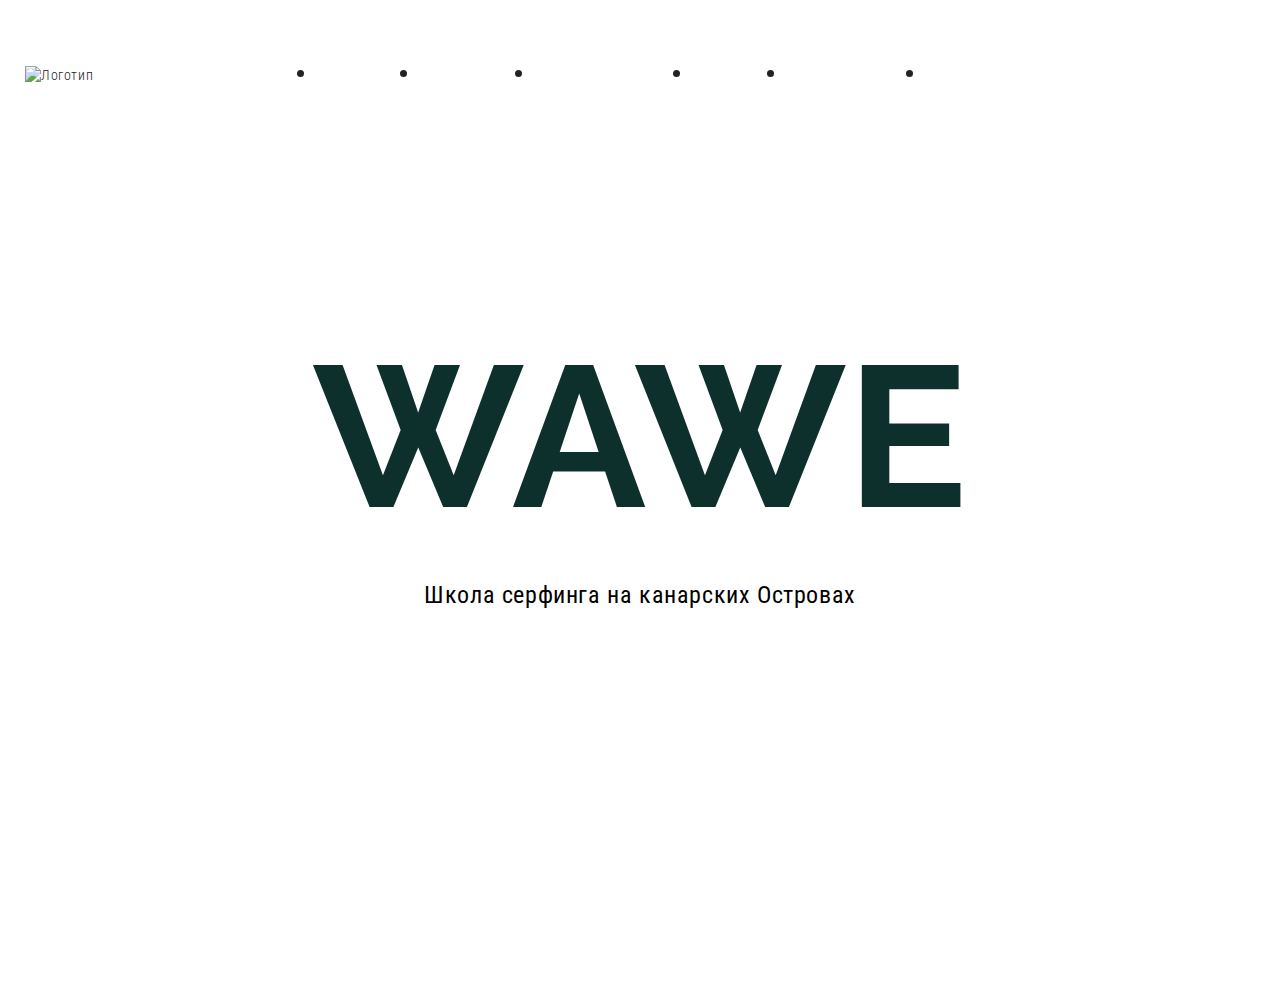
==== wawe/index.html @ 84a1d808 "[Wawe] адаптив меню" ====
<!DOCTYPE html>
<html lang="ru">

<head>
  <meta charset="UTF-8">
  <meta http-equiv="X-UA-Compatible" content="IE=edge">
  <meta name="viewport" content="width=device-width, initial-scale=1.0">
  <link rel="preconnect" href="https://fonts.gstatic.com">
  <link
    href="https://fonts.googleapis.com/css2?family=Raleway:wght@600;700&family=Roboto+Condensed:ital,wght@0,300;0,400;0,700;1,300;1,400&display=swap"
    rel="stylesheet">
  <link rel="stylesheet" href="css/reset.css">
  <link rel="stylesheet" href="css/jquery.fancybox.min.css">
  <link rel="stylesheet" href="css/slick.css">
  <link rel="stylesheet" href="css/style.css">
  <title>Wawe</title>
</head>

<body>

  <header class="header" style="background-image: url('images/bg.jpg');">
    <div class="container">

      <div class="header__top">
        <a class="logo" href="#">
          <img class="logo__img" src="images/logo.svg" alt="Логотип">
        </a>
        <nav class="menu">
          <button class="menu__btn" type="button">
            <span></span>
          </button>
          <ul class="menu__list">
            <li class="menu__item"><a class="menu__link" href="#">О нас</a></li>
            <li class="menu__item"><a class="menu__link" href="#">Услуги</a></li>
            <li class="menu__item"><a class="menu__link" href="#">Стоимость</a></li>
            <li class="menu__item"><a class="menu__link" href="#">Блог</a></li>
            <li class="menu__item"><a class="menu__link" href="#">Команда</a></li>
            <li class="menu__item"><a class="menu__link" href="#">Контакты</a></li>
          </ul>
        </nav>
      </div>

      <div class="header__content">
        <h1 class="header__name">
          Wawe
          <p>Школа серфинга на канарских Островах</p>
        </h1>
        <a class="header__icon" href="#">
          <span class="sr-only">Переход к следующему разделу</span>
        </a>
      </div>


    </div>
  </header>

  <!-- <section class="about">
    <div class="container">

      <h2 class="title about__title">
        О школе, о серфинге, о канарах
      </h2>

      <div class="about__text">
        <p>
          Канарские острова не случайно называют европейскими Гавайями – это идеальное место для поклонников
          серфинга:
          стабильный теплый ветер круглый год, песчаные пляжи, километры нетронутых просторов и прозрачное море. А
          настоящей Меккой для серфингистов становится Фуэртевентура – второй по величине остров архипелага.
        </p>
        <p>
          Пока что вы только хотите понять, что такое серфинг, или уже испытали всю прелесть катания на волнах, но
          желаете поднять свой уровень? Наша школа серфинга сможет предложить обучение для любого уровня
          подготовки.
        </p>
        <p>
          Именно здесь лучшее в Испании место, в котором можно пройти обучение серфингу. Кроме того, что зимой и
          осенью сюда приходят огромные атлантические волны, Фуэртевентура может похвастать и множеством
          мелководных
          спокойных лагун, отлично подходящих для обучения начинающих серфингистов.
        </p>
        <p>
          Четыре часа увлекательных занятий в день помогут вам уверенно покорять волны, почувствовать себя
          настоящим
          серфингистом.
        </p>
        <p>
          Серфинг на Канарских островах доступен круглый год – и волны, и подходящая погода здесь есть всегда.
          Причем волну, подходящую по уровню, сможет найти и настоящий профи, и новичок. Не случайно считается,
          что
          именно это место лучше всего подойдет для обучения здесь возможно без сложностей переходить на новый
          уровень.
        </p>
        <p>
          Основные достоинства нашей русской школы – высокое качество преподавания и организации занятий,
          безопасность (все наши клиенты застрахованы в компании Allianz), отличный инвентарь и экипировка
          (предоставляется на весь курс обучения), в том числе мягкие безопасные доски для начинающих.
        </p>
        <p>
          Перечисляя достоинства, нельзя обойти и то, что пляжи Фуэртевентуры самые протяженные на Канарах. В
          итоге
          невозможно представить их переполненных туристами. Вы столкнетесь только с теми, кого,как и вас, будет
          интересовать одна цель – обучение серфингу.
        </p>
        <p>
          Сначала мы определяем уровень катания и физической подготовки и только потом составляем программу
          подготовки. И можем заверить, что после того, как закончится обучение, вы не только получите массу
          великолепных ощущений, но и это уровень поднимется на новую ступень.
        </p>
      </div>
    </div>
  </section>

  <section class="benefits">
    <div class="container">
      <h2 class="title benefits__title">В школе вы получите</h2>

      <ul class="benefits__list">
        <li class="benefits__item">
          <h3 class="benefits__heading benefits__heading--icon1">Проживание</h3>
          <div class="benefits__text">
            <p>
              Наша школа серфинга находится в 100 м от океанского побережья. К услугам гостей открытый бассейн и
              бесплатный Wi-Fi. Из верхней террасы открывается вид на океан. Расстояние до центра города 15 мин.
            </p>
          </div>
        </li>

        <li class="benefits__item">
          <h3 class="benefits__heading benefits__heading--icon2">Перелет и страховку</h3>
          <div class="benefits__text">
            <p>
              Все участники программы застрахованы страховой компанией Allianz.
            </p>
            <p>
              Перелет из Тенерифе до острова Лансароте и обратно входит в стоимость программы
            </p>
          </div>
        </li>

        <li class="benefits__item">
          <h3 class="benefits__heading benefits__heading--icon3">Обучение и экипировку</h3>
          <div class="benefits__text">
            <p>
              Все оборудование и экипировка известных производителей и предоставляется на весь курс программы.
              Тренировочный процесс начинается с определения вашего уровня катания
            </p>
          </div>
        </li>
      </ul>

      <div class="statistic">
        <ul class="statistic__content">

          <li class="statistic__item statistic__item--icon1">
            <span class="percent percent-1">85%</span>
            <p>Приехали второй раз</p>
          </li>

          <li class="statistic__item statistic__item--icon2">
            <span class="percent percent-2">95%</span>
            <p>Научились кататься</p>
          </li>


          <li class="statistic__item statistic__item--icon3">
            <span class="percent percent-3">99%</span>
            <p>Довольных клиентов</p>
          </li>
        </ul>

        <div class="statistic__text">
          <p>
            Огромным преимуществом нашей школы является собственная методика обучения. Мы разработали собственный
            стиль обучения серфингу, который позволяет новичкам максимально быстро встать на доску.
          </p>
          <p>
            Именно наша методика и наши преподаватели позволили нам пройти аттестацию Федерации серфинга Канарских
            островов - FEDERACIÓN CANARIA DE SURF. Это означает, что наша школа соответствует всем мировым стандартам.
            Переаттестация производится ежегодно и это позволяет нам всегда стремиться к улучшению обучения.
          </p>
        </div>
      </div>

    </div>
  </section>

  <section class="reach-top">

    <div class="reach-top__wrapper">
      <h2 class="reach-top__title title">
        Покоряй вершины
      </h2>

      <div class="reach-top__text">
        <p>
          Преподаватели нашей школы серфинга в числе лучших серферов на Канарских островах. Среди них - чемпион
          Европы по лонгборду, который с радостью поделится опытом как с новичками, так и более опытными серферами.
          Все члены преподавательского состава являются сертифицированными членами Федерации серфинга Канарских
          островов. Некоторые из них знают русский язык, что определенно позиционирует нас как русскую школу
          серфинга за границей!
        </p>
        <p>
          Весь тренерский состав регулярно участвует в семинарах и курсах повышения квалификации, которые проводятся
          по всему миру различными известными серф-клубами и федерациями. Поэтому в нашей школе серфинга вы можете
          быть спокойны: вас обучают лучшие тренеры!
        </p>
        <p>
          Методика обучения серфингу рассчитана как на новичков, на серферов среднего уровня, так и на серферов
          уровня ТОП. Тренеры находят подход к каждому, несмотря на то, что обучение серфингу в нашей школе
          производится в группах. Однако, мы предлагаем персональные уроки серфинга - только вы и тренер! П</p>
      </div>
    </div>

    <div class="reach-top__bg" style="background-image: url('images/surfer.png');">
      <span class="sr-only">Фоновое изображение к тексту</span>
    </div>
  </section>

  <section class="gallery">
    <div class="container">
      <h2 class="title gallery__title">Галерея</h2>

      <ul class="gallery__filter">
        <li class="filter__item">
          <button class="filter__btn" type="button" data-filter="all">Все</button>
        </li>
        <li class="filter__item">
          <button class="filter__btn" type="button" data-filter=".category-tourist">Туристы</button>
        </li>
        <li class="filter__item">
          <button class="filter__btn" type="button" data-filter=".category-nature">Природа</button>
        </li>
        <li class="filter__item">
          <button class="filter__btn" type="button" data-filter=".category-profi">Профи</button>
        </li>
      </ul>

      <ul class="gallery__images">
        <li class="gallery__item mix category-profi">
          <a class="gallery__link" href="images/gallery/1.jpg" data-fancybox="images">
            <img class="gallery__image" src="images/gallery/1.jpg" alt="Изображение галереи">
          </a>
        </li>
        <li class="gallery__item mix category-tourist">
          <a class="gallery__link" href="images/gallery/2.jpg" data-fancybox="images">
            <img class="gallery__image" src="images/gallery/2.jpg" alt="Изображение галереи">
          </a>
        </li>
        <li class="gallery__item mix category-profi">
          <a class="gallery__link" href="images/gallery/3.jpg" data-fancybox="images">
            <img class="gallery__image" src="images/gallery/3.jpg" alt="Изображение галереи">
          </a>
        </li>
        <li class="gallery__item mix category-tourist">
          <a class="gallery__link" href="images/gallery/4.jpg" data-fancybox="images">
            <img class="gallery__image" src="images/gallery/4.jpg" alt="Изображение галереи">
          </a>
        </li>
        <li class="gallery__item mix category-nature">
          <a class="gallery__link" href="images/gallery/5.jpg" data-fancybox="images">
            <img class="gallery__image" src="images/gallery/5.jpg" alt="Изображение галереи">
          </a>
        </li>
        <li class="gallery__item mix category-tourist">
          <a class="gallery__link" href="images/gallery/6.jpg" data-fancybox="images">
            <img class="gallery__image" src="images/gallery/6.jpg" alt="Изображение галереи">
          </a>
        </li>
      </ul>

      <button class="show-more__btn button" type="button">Показать еще</button>
    </div>

    <blockquote class="blockquote">
      <div class="container">
        «Если сомневаешься – иди катайся.»
        <cite class="blockquote__author">Нэт Янг, первый Чемпион Мира по сёрфингу</cite>
      </div>
    </blockquote>

    <div class="container">
      <a class="video__link" style="background-image: url('images/video-bg.jpg');" data-fancybox
        href="https://www.youtube.com/watch?v=LFDaKUHgK7E">
        <span class="sr-only">Иконка запуска на просмотр видеоролика о серфинге</span>
        <svg class="play-icon" width="75" height="88" viewBox="0 0 75 88" fill="#373A39"
          xmlns="http://www.w3.org/2000/svg">
          <path d="M75 44L0 87.3013L0 0.69873L75 44Z" />
        </svg>
      </a>

      <ul class="numbers">
        <li class="numbers__item">
          450
          <span>туристов</span>
        </li>
        <li class="numbers__item">
          2500
          <span>часов катания</span>
        </li>
        <li class="numbers__item">
          10
          <span>проф. тренеров</span>
        </li>
        <li class="numbers__item">
          365
          <span>дней в году</span>
        </li>
      </ul>
    </div>
  </section>

  <section class="blog">
    <h2 class="title blog__title">Блог</h2>

    <ul class="blog__slider">
      <li class="slider__item" style="background-image: url('images/slider-bg.jpg')">
        <div class="container">
          <a class="slider__link" href="#">
            <h3 class="slider__heading">Что необходимо взять с собой на серф тур</h3>
          </a>
          <div class="slider__description">
            <p>
              ТОП 20 необходимых вещей для комфортного отдыха и обучения
            </p>
          </div>
        </div>
      </li>

      <li class="slider__item" style="background-image: url('images/slider-bg.jpg')">
        <div class="container">
          <a class="slider__link" href="#">
            <h3 class="slider__heading">Что необходимо взять с собой на серф тур</h3>
          </a>
          <div class="slider__description">
            <p>
              ТОП 20 необходимых вещей для комфортного отдыха и обучения
            </p>
          </div>
        </div>
      </li>

      <li class="slider__item" style="background-image: url('images/slider-bg.jpg')">
        <div class="container">
          <a class="slider__link" href="#">
            <h3 class="slider__heading">Что необходимо взять с собой на серф тур</h3>
          </a>
          <div class="slider__description">
            <p>
              ТОП 20 необходимых вещей для комфортного отдыха и обучения
            </p>
          </div>
        </div>
      </li>

      <li class="slider__item" style="background-image: url('images/slider-bg.jpg')">
        <div class="container">
          <a class="slider__link" href="#">
            <h3 class="slider__heading">Что необходимо взять с собой на серф тур</h3>
          </a>
          <div class="slider__description">
            <p>
              ТОП 20 необходимых вещей для комфортного отдыха и обучения
            </p>
          </div>
        </div>
      </li>

      <li class="slider__item" style="background-image: url('images/slider-bg.jpg')">
        <div class="container">
          <a class="slider__link" href="#">
            <h3 class="slider__heading">Что необходимо взять с собой на серф тур</h3>
          </a>
          <div class="slider__description">
            <p>
              ТОП 20 необходимых вещей для комфортного отдыха и обучения
            </p>
          </div>
        </div>
      </li>

      <li class="slider__item" style="background-image: url('images/slider-bg.jpg')">
        <div class="container">
          <a class="slider__link" href="#">
            <h3 class="slider__heading">Что необходимо взять с собой на серф тур</h3>
          </a>
          <div class="slider__description">
            <p>
              ТОП 20 необходимых вещей для комфортного отдыха и обучения
            </p>
          </div>
        </div>
      </li>

      <li class="slider__item" style="background-image: url('images/slider-bg.jpg')">
        <div class="container">
          <a class="slider__link" href="#">
            <h3 class="slider__heading">Что необходимо взять с собой на серф тур</h3>
          </a>
          <div class="slider__description">
            <p>
              ТОП 20 необходимых вещей для комфортного отдыха и обучения
            </p>
          </div>
        </div>
      </li>

      <li class="slider__item" style="background-image: url('images/slider-bg.jpg')">
        <div class="container">
          <a class="slider__link" href="#">
            <h3 class="slider__heading">Что необходимо взять с собой на серф тур</h3>
          </a>
          <div class="slider__description">
            <p>
              ТОП 20 необходимых вещей для комфортного отдыха и обучения
            </p>
          </div>
        </div>
      </li>

      <li class="slider__item" style="background-image: url('images/slider-bg.jpg')">
        <div class="container">
          <a class="slider__link" href="#">
            <h3 class="slider__heading">Что необходимо взять с собой на серф тур</h3>
          </a>
          <div class="slider__description">
            <p>
              ТОП 20 необходимых вещей для комфортного отдыха и обучения
            </p>
          </div>
        </div>
      </li>

      <li class="slider__item" style="background-image: url('images/slider-bg.jpg')">
        <div class="container">
          <a class="slider__link" href="#">
            <h3 class="slider__heading">Что необходимо взять с собой на серф тур</h3>
          </a>
          <div class="slider__description">
            <p>
              ТОП 20 необходимых вещей для комфортного отдыха и обучения
            </p>
          </div>
        </div>
      </li>
    </ul>
  </section>

  <section class="team">
    <div class="container">
      <h2 class="title team__title">Наша команда</h2>
      <ul class="team__images">
        <li class="team__item">
          <img class="team__image" src="images/team/1.jpg" alt="Фотография Майка">
          <span class="team__name">Mike</span>
          <div class="team__position">
            <p>Главный инструктор</p>
          </div>
        </li>
        <li class="team__item">
          <img class="team__image" src="images/team/2.jpg" alt="Фотография Мэри">
          <span class="team__name">Mary</span>
          <div class="team__position">
            <p>Инструктор</p>
          </div>
        </li>
        <li class="team__item">
          <img class="team__image" src="images/team/3.jpg" alt="Фотография Ольги">
          <span class="team__name">Ольга</span>
          <div class="team__position">
            <p>Инструктор</p>
          </div>
        </li>
      </ul>
    </div>
  </section>

  <section class="tarrifs">
    <div class="container">
      <h2 class="title tarrifs__title">Пакеты услуг</h2>
      <ul class="tariffs__list">
        <li class="tarrif__item">
          <h3 class="tariff__name">
            Стандарт
          </h3>
          <ul class="service__list">
            <li class="service__item">Проживание на вилле 6 ночей</li>
            <li class="service__item">Номер категории стандарт</li>
            <li class="service__item">Экипировка для обучения</li>
            <li class="service__item">Обучение серфингу 5 тренировок по 2 часа</li>
            <li class="service__item">Страховка</li>
            <li class="service__item">Вечеринка с угощениями и дискотекой</li>
          </ul>
          <div class="tariff__price">
            <p>450 <span class="tariff__currency">$</span></p>
          </div>
        </li>
        <li class="tarrif__item">
          <h3 class="tariff__name">
            Все включено
          </h3>
          <ul class="service__list">
            <li class="service__item">Проживание на вилле 6 ночей</li>
            <li class="service__item">Номер категории люкс</li>
            <li class="service__item">Экипировка для обучения</li>
            <li class="service__item">Обучение серфингу 8 тренировок по 2 часа</li>
            <li class="service__item">Страховка</li>
            <li class="service__item">Вечеринка с угощениями и дискотекой</li>
            <li class="service__item">Авиа перелет Тенерифе -Лансароте - Тенерифе </li>
            <li class="service__item">Завтраки на вилле</li>
          </ul>
          <div class="tariff__price">
            <p>950 <span class="tariff__currency">$</span></p>
          </div>
        </li>
        <li class="tarrif__item">
          <h3 class="tariff__name">
            Профи
          </h3>
          <ul class="service__list">
            <li class="service__item">Проживание на вилле 6 ночей</li>
            <li class="service__item">Номер категории люкс</li>
            <li class="service__item">Экипировка для обучения</li>
            <li class="service__item">Обучение серфингу 8 тренировок по 2 часа</li>
            <li class="service__item">Страховка</li>
            <li class="service__item">Вечеринка с угощениями и дискотекой</li>
            <li class="service__item">Авиа перелет Тенерифе -Лансароте - Тенерифе </li>
            <li class="service__item">Завтраки и ужины на вилле</li>
          </ul>
          <div class="tariff__price">
            <p>1450 <span class="tariff__currency">$</span></p>
          </div>
        </li>
      </ul>
    </div>
  </section>

  <div class="map">
    <img class="map__content" src="images/map.jpg" alt="Изображение карты">
  </div>

  <section class="feedback">
    <div class="container">
      <h2 class="title feedback__title">Оставить заявку</h2>
      <div class="feedback__wrapper">
        <form class="form feedback__form">
          <input class="form__input form__name" type="text" placeholder="Имя">
          <input class="form__input form__phone" type="text" placeholder="Телефон">
          <textarea class="textarea"
            placeholder="Оставьте сообщение, и мы свяжемся с Вами в ближайшее время"></textarea>
          <button class="button feedback__button" type="submit">Отправить</button>
        </form>
        <address class="feedback__address">
          <div class="feedback__item">
            <p class="feedback__text">Есть вопрос?</p>
            <p class="feedback__text">Вы можете связаться с нами:</p>
          </div>
          <div class="feedback__item">
            <p>WhatsApp, Viber, Telegram</p>
            <a href="tel:+34674863788">+3 467 486-37-88</a>
          </div>
          <div class="feedback__item">
            <p>
              Avenida grandes playas 79, Corralejo la Oliva Fuerteventura, Spain. 35660
            </p>
          </div>
        </address>
      </div>
    </div>
  </section>

  <div class="social-media">
    <ul class="social-media__list">
      <li class="social-media__item">
        <a class="social-media__link" href="https://www.instagram.com/" target="_blank">Instagram</a>
      </li>
      <li class="social-media__item">
        <a class="social-media__link" href="https://www.facebook.com/" target="_blank">Facebook</a>
      </li>
      <li class="social-media__item">
        <a class="social-media__link" href="https://www.youtube.com/" target="_blank">Youtube</a>
      </li>
    </ul>
  </div>

  <footer class="footer">
    <a class="logo" href="#">
      <img class="logo__img" src="images/logo.svg" alt="Логотип">
    </a>
  </footer> -->

  <script src="https://ajax.googleapis.com/ajax/libs/jquery/3.5.1/jquery.min.js"></script>
  <script src="js/mixitup.min.js"></script>
  <script src="js/jquery.fancybox.min.js"></script>
  <script src="js/slick.min.js"></script>
  <script src="js/main.js"></script>
</body>

</html>
---- wawe/css/style.css ----
.sr-only {
  border: 0 !important;
  clip: rect(1px, 1px, 1px, 1px) !important;
  -webkit-clip-path: inset(50%) !important;
  clip-path: inset(50%) !important;
  height: 1px !important;
  margin: -1px !important;
  overflow: hidden !important;
  padding: 0 !important;
  position: absolute !important;
  width: 1px !important;
  white-space: nowrap !important;
}

body {
  color: #242121;
  font-family: 'Roboto Condensed', Arial, sans-serif;
  font-weight: 300;
  font-size: 14px;
  line-height: 1.3;
  letter-spacing: 0.6px;
  background-color: #fff;
}

a {
  text-decoration: none;
  color: inherit;
}

button {
  font-size: 24px;
  line-height: 1.3;
  letter-spacing: inherit;
  text-transform: uppercase;
  border: none;
  color: inherit;
  background-color: transparent;
  font-weight: 400;
  padding: 0;
  cursor: pointer;
}

a,
li, 
input,
button {
  outline-color: #00B2A0;
}

.container {
  max-width: 1230px;
  margin: 0 auto;
  padding: 0 15px;
}

.button {
  border: 1px solid #C4C4C4;
  padding: 19px 0;
  transition: background-color .3s, color .3s;
  max-width: 350px;
}

.button:hover {
  background-color: #00B2A0;
  color: #fff;
}

.button:active {
  background-color: #029283;
}

.benefits,
.blockquote,
.tarrifs {
  background-color: #F8F8F8;;
}

.title {
  font-family: 'Raleway', Arial, sans-serif;
  text-transform: uppercase;
  font-size: 48px;
  line-height: 1.2;
  font-weight: 600;
  color: #01353E;
  position: relative;
  text-align: center;
}

.title::after {
  position: absolute;
  content: '/';
  color: #00B2A0;
  font-size: 72px;
}

/* ======= HEADER ======= */
.menu__btn {
  display: none;
  position: relative;
  width: 30px;
  height: 30px;
  cursor: pointer;
  z-index: 3;
}

.menu__btn span,
.menu__btn span::before,
.menu__btn span::after {
  display: block;
  position: absolute;
  width: 100%;
  height: 4px;
  border-radius: 15px;
  background-color: #fff;
}

.menu__btn span::before,
.menu__btn span::after {
  content: '';
}

.menu__btn span::before {
  top: -8px;
}
.menu__btn span::after {
  top: 8px;
}

.logo {
  outline-color: #fff;
}

.header__top.header__top--active .logo {
  z-index: 3;
}

.header__top.header__top--active .menu__list {
  display: block;
  position: absolute;
  top: 0;
  left: 0;
  right: 0;
  bottom: 0;
  background-color: #174444;
  z-index: 2;
  text-align: center;
  padding-top: 80px;
}

.header__top.header__top--active .menu__item {
  margin-left: 0;
}

.header__top.header__top--active .menu__item:not(:last-child) {
  padding-bottom: 15px;
}

.header {
  background-position: center center;
  background-repeat: no-repeat;
  background-size: cover;
  min-height: 100vh;
}

.header__top {
  display: flex;
  align-items: center;
  padding-top: 35px;
}

.menu {
  margin-left: 185px;
}

.menu__list {
  display: flex;
  justify-content: center;
}

.menu__item {
  font-weight: 400;
  font-size: 24px;
  padding-bottom: 5px;
}

.menu__item:not(:first-child) {
  margin-left: 45px;
}

.menu__item a {
  color: #fff;
  position: relative;
}

.menu__item a::after {
  position: absolute;
  content: '';
  width: 100%;
  height: 1px;
  top: 100%;
  left: 0;
  background-color: #00B2A0;
  transition: transform 0.5s;
  transform: scaleX(0);
  transform-origin: center;
}

.menu__item a:hover::after {
  transform: scaleX(1);
}

.header__content {
  display: flex;
  flex-direction: column;
  justify-content: space-evenly;
  text-align: center;
  min-height: calc(100vh - 98px);
}

.header__name {
  text-transform: uppercase;
  color: #0D302C;
  font-family: 'Raleway', Arial, sans-serif;
  font-weight: 700;
  line-height: 1.2;
  font-size: 200px;
  padding-top: 5px;
}

.header__name p {
  text-transform: none;
  font-family: 'Roboto Condensed', Arial, sans-serif;
  font-size: 24px;
  font-weight: 400;
  color: #000000;
}

.header__icon {
  position: relative;
}

.header__icon::before {
  content: '';
  background-image: url('../images/board-icon.svg');
  width: 20px;
  height: 69px;
  position: absolute;
  top: 77px;
  transform: translateX(-50%);
}

/* ======= END HEADER ======= */

/* ======= ABOUT ======= */

.about {
  padding-top: 190px;
  padding-bottom: 199px;
}

.about__title {
  margin-bottom: 96px;
}

.about__text {
  display: flex;
  flex-wrap: wrap;
}

.about__text p {
  max-width: 483px;
}

.about__text p:not(:nth-last-child(-n+2)) {
  margin-bottom: 28px;
  min-height: 87px;
}

.about__text p:nth-child(odd) {
  margin-right: 118px;
}

/* ======= END ABOUT ======= */

/* ======= BENEFITS ======= */

.benefits {
  padding: 200px 0;
}

.benefits__title {
  margin-bottom: 95px;
}

.benefits__list {
  display: flex;
  justify-content: space-between;
  margin-bottom: 102px;
}

.benefits__item {
  display: flex;
  flex-direction: column;
  justify-content: space-between;
  max-width: 350px;
}

.benefits__heading {
  text-align: center;
  text-transform: uppercase;
  font-weight: 400;
  font-size: 24px;
  margin: auto;
  padding-left: 45px;
  max-width: 180px;
  position: relative;
}

.benefits__heading::before {
  content: '';
  position: absolute;
  height: 50px;
  width: 55px;
  background-repeat: no-repeat;
  left: -20px;
}

.benefits__heading--icon1::before {
  background-image: url('../images/sun-icon.svg');
}

.benefits__heading--icon2::before {
  background-image: url('../images/plane-icon.svg');
}

.benefits__heading--icon3::before {
  background-image: url('../images/surfer-icon.svg');
}

.benefits__text {
  margin-top: 10px;
}

.statistic {
  display: flex;
  justify-content: space-between;
}

.statistic__content {
  position: relative;
  max-width: 350px;
}

.statistic__content,
.statistic__text {
  flex-basis: 50%;
}

.statistic__text p:not(:last-child) {
  margin-bottom: 30px;
}

.statistic__item:not(:last-child) {
  margin-bottom: 10px;
}

.statistic__item {
  font-size: 24px;
  font-weight: 400;
  position: relative;
  min-height: 43px;
  padding-top: 25px;
}

.statistic__item p {
  font-size: 14px;
  font-weight: 300;
}

.percent {
  content: '';
  position: absolute;
  top: -3px;
}

.percent-1 {
  right: 100px;
}

.percent-2 {
  right: 50px;
}

.percent-3 {
  right: 5px;
}

.statistic__item::before {
  content: '';
  background-repeat: no-repeat;
  position: absolute;
  height: 20px;
  top: 7px;
}

.statistic__item--icon1::before {
  background-image: url('../images/wawe-1.svg');
  width: 200px;
}

.statistic__item--icon2::before {
  background-image: url('../images/wawe-2.svg');
  width: 247px;
}

.statistic__item--icon3::before {
  background-image: url('../images/wawe-3.svg');
  width: 293px;
}

/* ======= END BENEFITS ======= */

/* ======= TOP ======= */

.reach-top {
  padding-bottom: 314px;
  padding-top: 199px;
  position: relative;
}

.reach-top__wrapper {
  max-width: 50%;
}

.reach-top__bg {
  position: absolute;
  right: 0;
  left: 0;
  top: 0;
  bottom: 200px;
  background-repeat: no-repeat;
  background-position-x: right;
  background-size: 50% 100%;
}

.reach-top__title,
.reach-top__text {
  max-width: 860px;
}

.reach-top__title {
  margin-bottom: 100px;
  text-align: right;
}

.reach-top__text p {
  max-width: 510px;
  margin: 0 0 30px auto;
}

/* ======= END TOP ======= */

/* ======= GALLERY ======= */

.gallery {
  text-align: center;
}

.gallery__title {
  margin-bottom: 210px;
}

.gallery__filter {
  display: flex;
  margin-bottom: 44px;
}

.filter__item:not(:first-child) {
  margin-left: 22px;
}

.filter__btn {
  transition: color .25s;
}

.filter__btn:hover {
  color: #00B2A0;
}

.gallery__images {
  display: flex;
  flex-wrap: wrap;
  margin-right: -40px;
  margin-bottom: 10px;
}

.gallery__item {
  margin-right: 40px;
  margin-bottom: 40px;
  background-color: #333;
}

.gallery__link img {
  transition: opacity 0.3s;
  opacity: 1;
}

.gallery__link img:hover {
  opacity: 0.3;
}

.mixitup-control-active {
  color: #00B2A0;
}

.show-more__btn {
  margin-bottom: 200px;
  /*дополняют padding класса .button, 
  у кнопок разная ширина из-за разного текста */
  padding-left: 91px;
  padding-right: 91px;
}

.blockquote {
  font-style: italic;
  font-weight: 400;
  font-size: 36px;
  line-height: 1.1;
  padding-top: 80px;
  padding-bottom: 62px;
}

.blockquote__author {
  display: block;
  font-weight: 300;
  font-size: 14px;
  max-width: 600px;
  margin-left: auto;
}

.video__link {
  height: 600px;
  background-repeat: no-repeat;
  background-size: cover;
  background-position: center center;
  display: flex;
  justify-content: center;
  align-items: center;
  margin: 200px 0;
}

.play-icon:hover {
  fill: #4b4f4e;
}

.numbers {
  display: flex;
  justify-content: center;
  margin: 0 auto;
  padding-bottom: 200px;
}

.numbers__item {
  font-weight: 700;
  font-size: 64px;
  line-height: 1.2;
}

.numbers__item:not(:first-child) {
  margin-left: 90px;
}

.numbers__item span {
  display: block;
  font-weight: 300;
  font-size: 14px;
  padding-top: 5px;
}

/* ======= END GALLERY ======= */

/* ====== BLOG ======*/

.blog {
  margin-bottom: 200px;
}

.blog__slider {
  background-color: rgba(24, 21, 21, 0.3);
}

.blog__title {
  margin-bottom: 230px;
}

.blog__slider {
  cursor: pointer;
  opacity: 0.7;
  position: relative;
}

.slider__item {
  color: #fff;
  padding-top: 315px;
  padding-bottom: 352px;
  background-repeat: no-repeat;
  background-size: cover;
}

.slider__heading,
.slider__description {
  margin-right: 15px;
  margin-left: auto;
  max-width: 585px;
}

.slider__heading {
  text-transform: uppercase;
  font-size: 48px;
  line-height: 1.2;
  font-weight: 400;
}

.slick-dots {
  position: absolute;
  display: flex;
  bottom: 77px;
  left: 50%;
  transform: translateX(-50%);
}

.slick-dots button {
  font-size: 0;
  width: 15px;
  height: 15px;
  padding: 0;
  border: none;
  border-radius: 50%;
  background-color: #fff;
}

.slick-dots button:hover {
  background-color: #00B2A0;;
}

.slick-dots li:not(:first-child) {
  margin-left: 15px;
}

.slick-dots .slick-active button {
  background-color: #00B2A0;
  outline-color: #fff;
}
/* ====== END BLOG ======*/


/* ====== TEAM ======*/
.team {
  padding-bottom: 204px;
}

.team__title {
  margin-bottom: 212px;
}

.team__images {
  display: flex;
  justify-content: space-between;
}

.team__item {
  text-align: center;
}

.team__image {
  margin-bottom: 23px;
}

.team__name {
  font-weight: 700;
  font-size: 18px;
  line-height: 1;
  margin-bottom: 5px;
}

.team__position {
  font-weight: 400;
  line-height: 1.3;
}
/* ====== END TEAM ======*/

/* ====== TARRIFS ======*/
.tarrifs {
  padding-bottom: 200px;
}

.tarrifs__title {
  padding-bottom: 210px;
  padding-top: 200px;
}

.tariffs__list {
  display: flex;
  justify-content: space-between;
  min-height: 577px;
}

.tarrif__item {
  padding: 50px 30px 0;
  max-width: 360px;
  background-color: #fff;
  flex-grow: 1; /*???*/
  display: flex;
  flex-direction: column;
}

.service__list {
  display: flex;
  flex-direction: column;
}

.tarrif__item:not(:first-child) {
  margin-left: 60px;
}

.service__item{
  font-weight: 400;
  margin-bottom: 20px;
}

.tariff__name{
  margin-bottom: 60px;
}

.tariff__name,
.tariff__price {
  text-align: center;
  font-size: 36px;
  line-height: 1.1;
  font-weight: 400;
}

.tariff__price {
  margin-bottom: 45px;  
  margin-top: auto;  
}

.tariff__currency {
  font-weight: 400;
  font-size: 18px;
}
/* ====== END TARRIFS ======*/

/* ====== MAP ======*/
.map {
  padding: 198px 0;
}

.map__content {
  margin: 0 auto;
}
/* ====== END MAP ======*/

/* ====== FEEDBACK ======*/
.feedback {
  margin-top: 2px;
}

.feedback__title {
  margin-bottom: 240px;
}

.feedback__wrapper {
  display: flex;
  justify-content: center;
  min-height: 460px;
}

.feedback__form,
.feedback__address {
  flex-basis: 50%;
}

.feedback__address {
  background-color: #f8f8f8;
  font-weight: 400;
  padding-left: 52px;
  padding-top: 50px;
  font-size: 24px;
  line-height: 1.25;
}

.feedback__item {
  max-width: 327px;
}

.feedback__item:not(:last-child) {
  margin-bottom: 65px;
}

.feedback__form,
.feedback__contacts {
  max-width: 600px;
  width: 100%;
}

.feedback__form {
  padding-right: 30px;
}

.form__input::placeholder {
  padding-bottom: 18px;
}

.form__input::placeholder,
.textarea::placeholder {
  font-size: 18px;
  color: #00B2A0;
  font-weight: 400;
  letter-spacing: 0.6px;
  line-height: 1;
}

.textarea {
  resize: none;
  min-height: 155px;
  margin-bottom: 75px;
}

.textarea::placeholder {
  max-width: 275px;
}

.form__input,
.textarea {
  display: block;
  width: 100%;
  border: none;
  border-bottom: 2px solid #dadada;
  padding-bottom: 13px;
  color: #373a39;
  font-size: 18px;
  font-weight: bold;
}

.form__name {
  margin-bottom: 32px;
}

.form__phone {
  margin-bottom: 53px;
}

.feedback__button {
  padding-left: 111px;
  padding-right: 111px;
}
/* ====== END FEEDBACK ======*/

/* ====== SOCIAL MEDIA ======*/
.social-media {
  margin: 195px 0;
}

.social-media__list {
  display: flex;
  justify-content: center;
  text-transform: uppercase;
  font-weight: 400;
  font-size: 24px;
}

.social-media__item:not(:first-child) {
  margin-left: 15px;
}

.social-media__link:hover {
  color: #00B2A0;
}
/* ====== END SOCIAL MEDIA ======*/

/* ====== FOOTER ======*/
.footer {
  background-color: #00B2A0;
  padding: 68px 0;
}

.footer .logo__img {
  margin: 0 auto;
}
/* ====== END FOOTER ======*/

/* ====== MEDIA ======*/
@media (max-width: 1024px) {
  .menu {
    margin-left: auto;
  }

  .menu__btn {
    display: block;
  }

  .menu__list {
    display: none;
  }
}

@media (max-width: 769px) {
  .header__name {
    font-size: 145px;
  }

  .header__name p {
    font-size: 22px;
  }
}

@media (max-width: 512px) {
  .header__name {
    font-size: 90px;
  }

  .header__icon::before {
    display: none;
  }
}
/* ====== END MEDIA ======*/
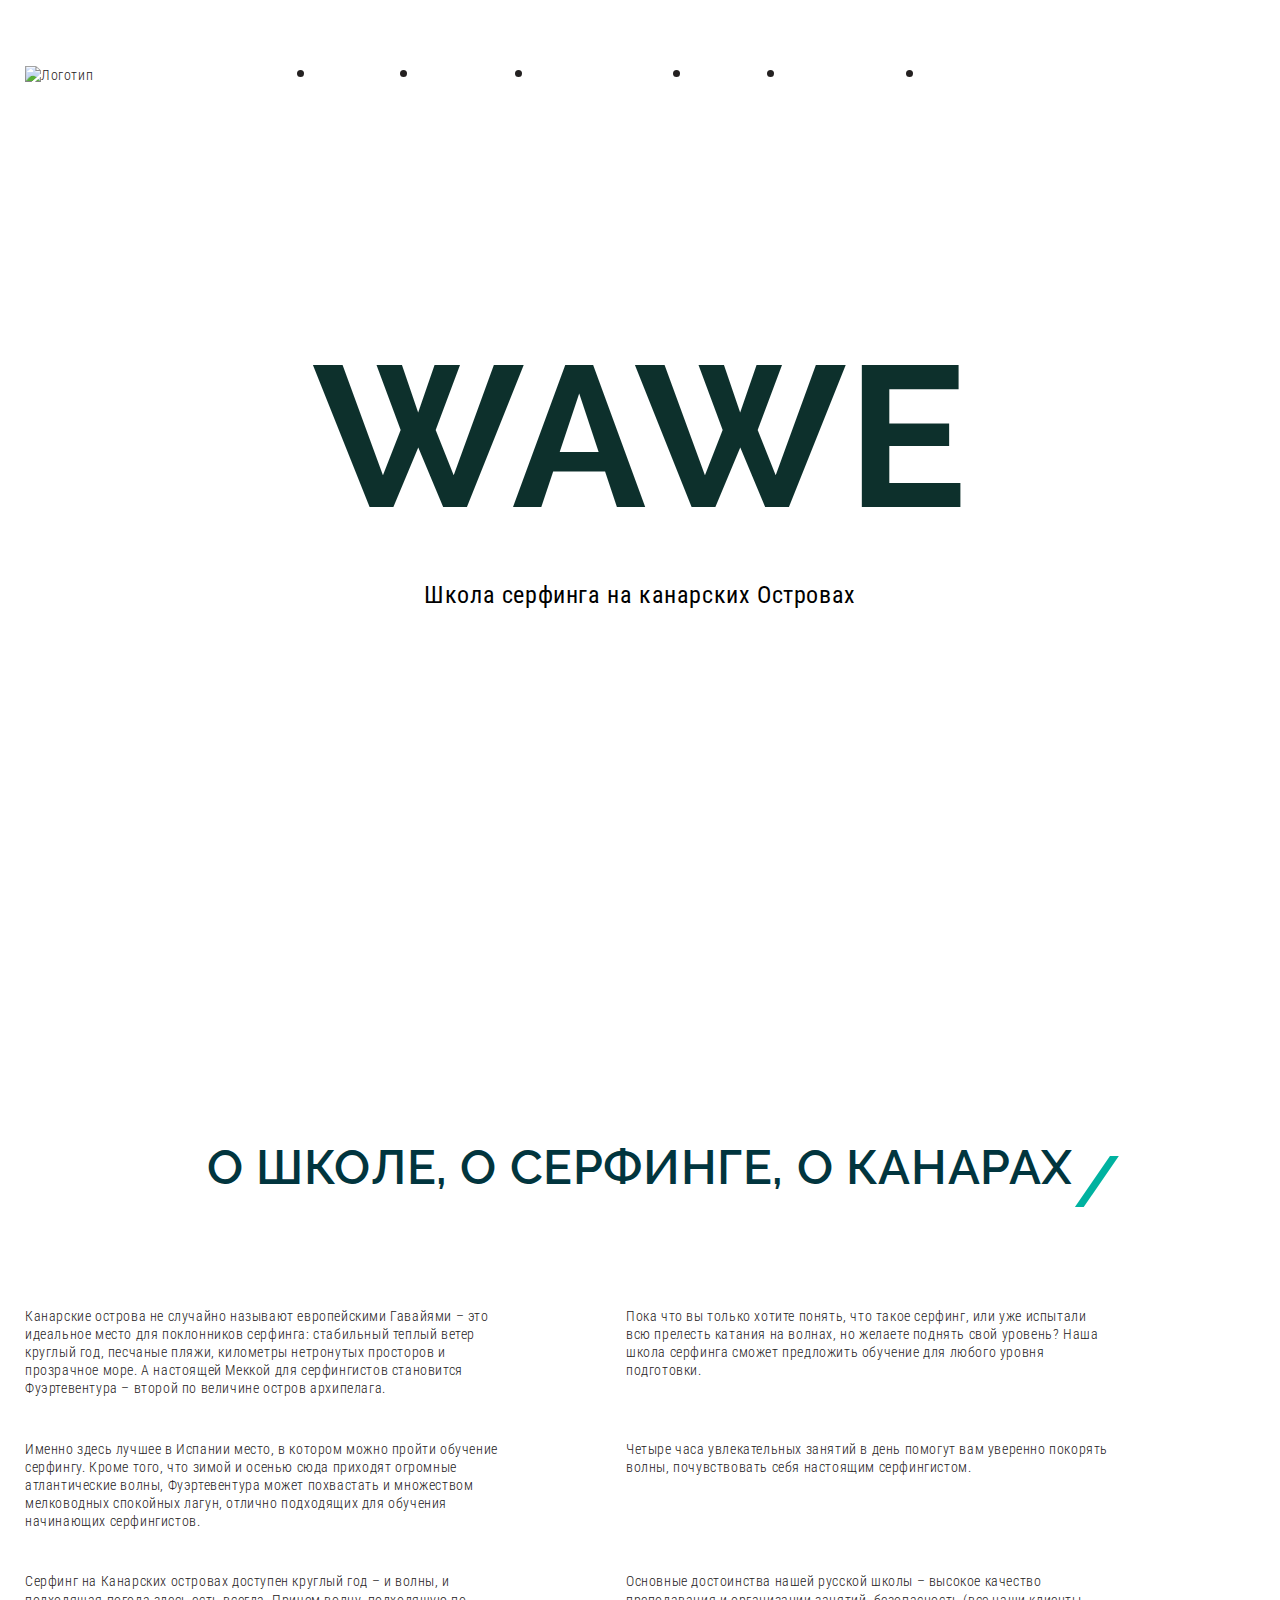
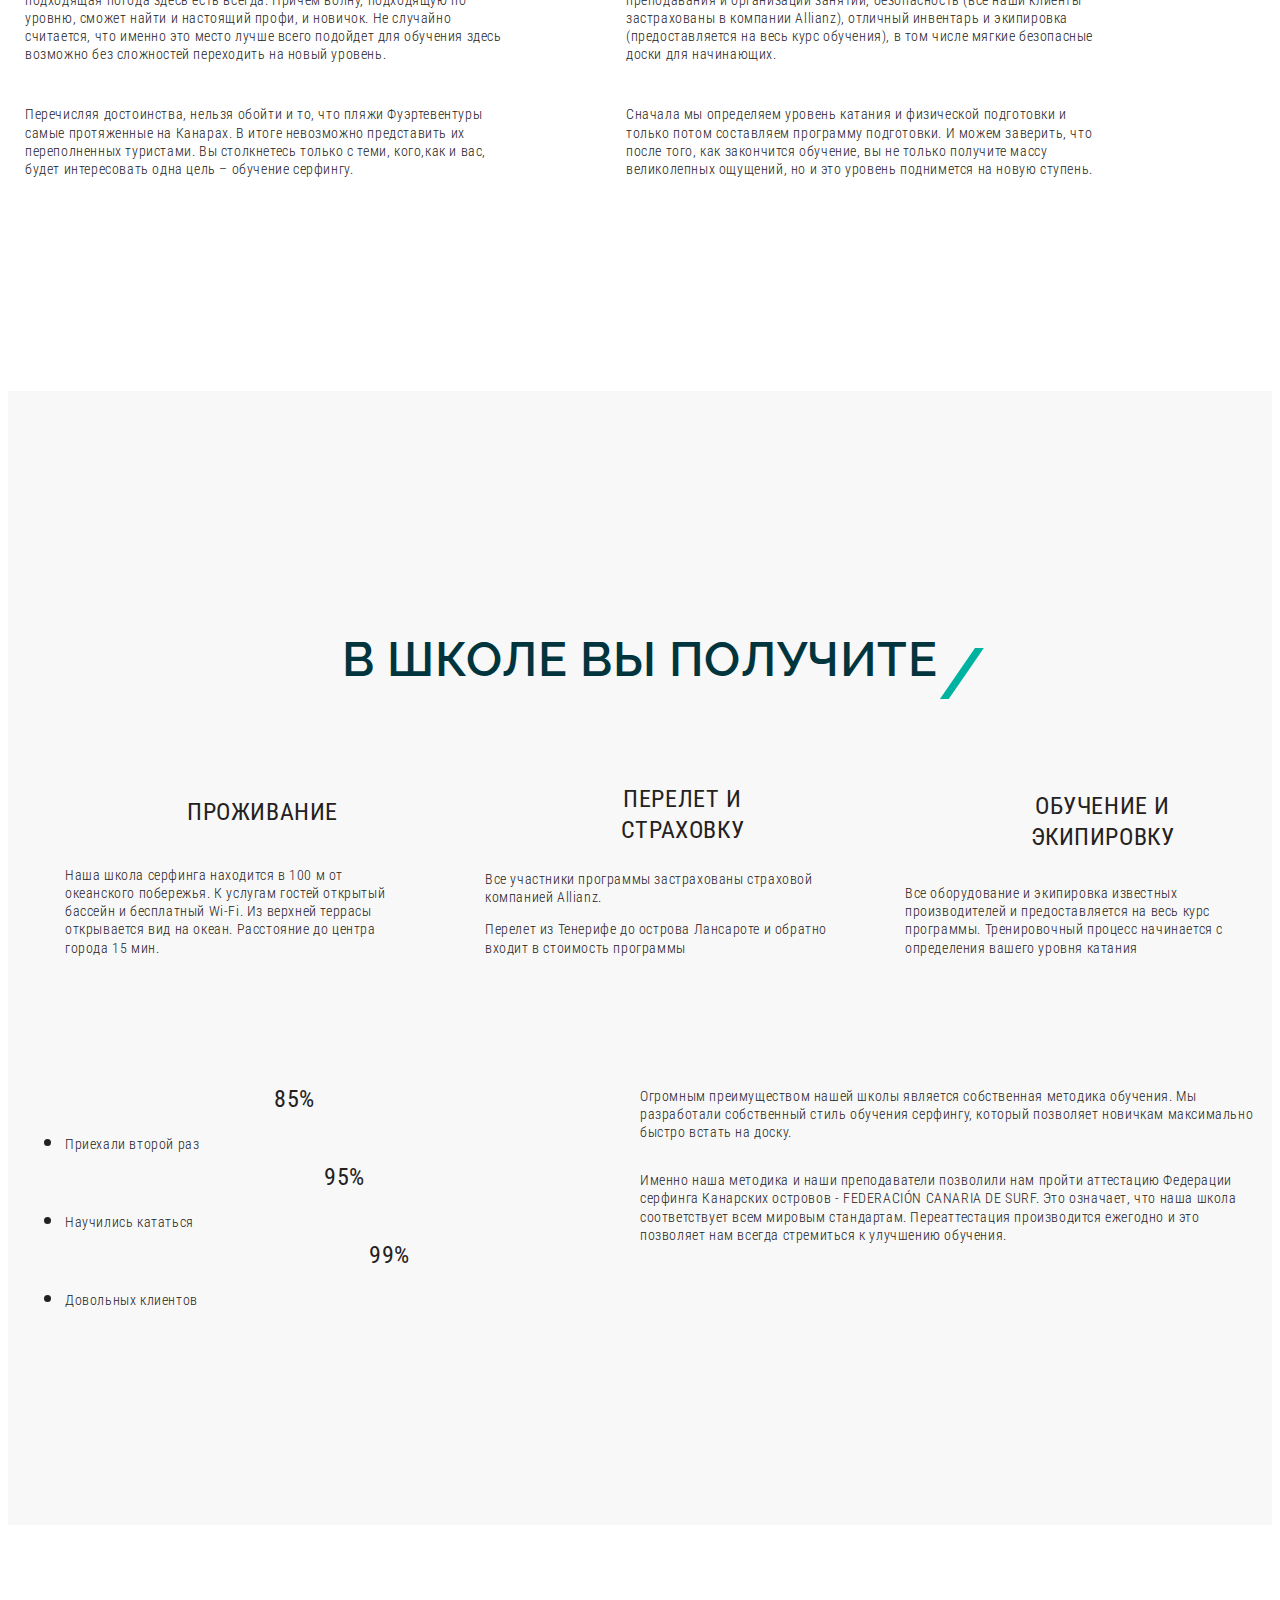
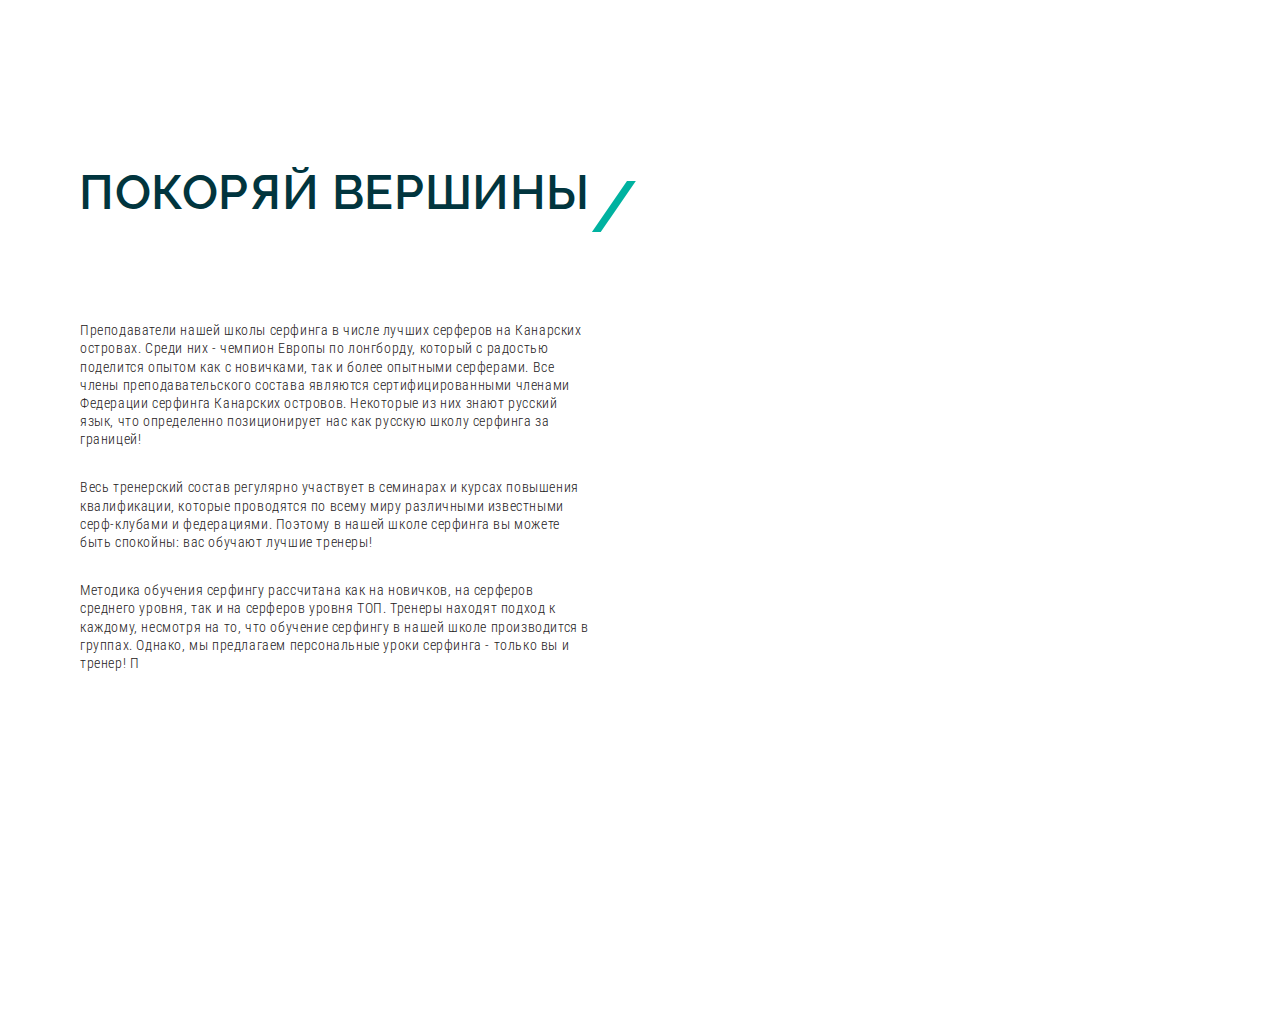
==== commit b4c17edf: "[Wawe] реализация "крестика"" ====
--- a/wawe/index.html
+++ b/wawe/index.html
@@ -27,7 +27,7 @@
         </a>
         <nav class="menu">
           <button class="menu__btn" type="button">
-            <span></span>
+            <span class=""></span>
           </button>
           <ul class="menu__list">
             <li class="menu__item"><a class="menu__link" href="#">О нас</a></li>
@@ -54,7 +54,7 @@
     </div>
   </header>
 
-  <!-- <section class="about">
+  <section class="about">
     <div class="container">
 
       <h2 class="title about__title">
@@ -114,7 +114,6 @@
   <section class="benefits">
     <div class="container">
       <h2 class="title benefits__title">В школе вы получите</h2>
-
       <ul class="benefits__list">
         <li class="benefits__item">
           <h3 class="benefits__heading benefits__heading--icon1">Проживание</h3>
@@ -181,12 +180,10 @@
           </p>
         </div>
       </div>
-
     </div>
   </section>
 
   <section class="reach-top">
-
     <div class="reach-top__wrapper">
       <h2 class="reach-top__title title">
         Покоряй вершины
@@ -217,7 +214,38 @@
     </div>
   </section>
 
-  <section class="gallery">
+  <!-- <section class="reach-top">
+    <div class="reach-top__wrapper">
+      <h2 class="reach-top__title title">
+        Покоряй вершины
+      </h2>
+
+      <div class="reach-top__text">
+        <p>
+          Преподаватели нашей школы серфинга в числе лучших серферов на Канарских островах. Среди них - чемпион
+          Европы по лонгборду, который с радостью поделится опытом как с новичками, так и более опытными серферами.
+          Все члены преподавательского состава являются сертифицированными членами Федерации серфинга Канарских
+          островов. Некоторые из них знают русский язык, что определенно позиционирует нас как русскую школу
+          серфинга за границей!
+        </p>
+        <p>
+          Весь тренерский состав регулярно участвует в семинарах и курсах повышения квалификации, которые проводятся
+          по всему миру различными известными серф-клубами и федерациями. Поэтому в нашей школе серфинга вы можете
+          быть спокойны: вас обучают лучшие тренеры!
+        </p>
+        <p>
+          Методика обучения серфингу рассчитана как на новичков, на серферов среднего уровня, так и на серферов
+          уровня ТОП. Тренеры находят подход к каждому, несмотря на то, что обучение серфингу в нашей школе
+          производится в группах. Однако, мы предлагаем персональные уроки серфинга - только вы и тренер! П</p>
+      </div>
+    </div>
+
+    <div class="reach-top__bg" style="background-image: url('images/surfer.png');">
+      <span class="sr-only">Фоновое изображение к тексту</span>
+    </div>
+  </section> -->
+
+  <!-- <section class="gallery">
     <div class="container">
       <h2 class="title gallery__title">Галерея</h2>
 
@@ -313,130 +341,130 @@
   <section class="blog">
     <h2 class="title blog__title">Блог</h2>
 
-    <ul class="blog__slider">
-      <li class="slider__item" style="background-image: url('images/slider-bg.jpg')">
-        <div class="container">
-          <a class="slider__link" href="#">
-            <h3 class="slider__heading">Что необходимо взять с собой на серф тур</h3>
-          </a>
-          <div class="slider__description">
-            <p>
-              ТОП 20 необходимых вещей для комфортного отдыха и обучения
-            </p>
-          </div>
-        </div>
-      </li>
-
-      <li class="slider__item" style="background-image: url('images/slider-bg.jpg')">
-        <div class="container">
-          <a class="slider__link" href="#">
-            <h3 class="slider__heading">Что необходимо взять с собой на серф тур</h3>
-          </a>
-          <div class="slider__description">
-            <p>
-              ТОП 20 необходимых вещей для комфортного отдыха и обучения
-            </p>
-          </div>
-        </div>
-      </li>
-
-      <li class="slider__item" style="background-image: url('images/slider-bg.jpg')">
-        <div class="container">
-          <a class="slider__link" href="#">
-            <h3 class="slider__heading">Что необходимо взять с собой на серф тур</h3>
-          </a>
-          <div class="slider__description">
-            <p>
-              ТОП 20 необходимых вещей для комфортного отдыха и обучения
-            </p>
-          </div>
-        </div>
-      </li>
-
-      <li class="slider__item" style="background-image: url('images/slider-bg.jpg')">
-        <div class="container">
-          <a class="slider__link" href="#">
-            <h3 class="slider__heading">Что необходимо взять с собой на серф тур</h3>
-          </a>
-          <div class="slider__description">
-            <p>
-              ТОП 20 необходимых вещей для комфортного отдыха и обучения
-            </p>
-          </div>
-        </div>
-      </li>
-
-      <li class="slider__item" style="background-image: url('images/slider-bg.jpg')">
-        <div class="container">
-          <a class="slider__link" href="#">
-            <h3 class="slider__heading">Что необходимо взять с собой на серф тур</h3>
-          </a>
-          <div class="slider__description">
-            <p>
-              ТОП 20 необходимых вещей для комфортного отдыха и обучения
-            </p>
-          </div>
-        </div>
-      </li>
-
-      <li class="slider__item" style="background-image: url('images/slider-bg.jpg')">
-        <div class="container">
-          <a class="slider__link" href="#">
-            <h3 class="slider__heading">Что необходимо взять с собой на серф тур</h3>
-          </a>
-          <div class="slider__description">
-            <p>
-              ТОП 20 необходимых вещей для комфортного отдыха и обучения
-            </p>
-          </div>
-        </div>
-      </li>
-
-      <li class="slider__item" style="background-image: url('images/slider-bg.jpg')">
-        <div class="container">
-          <a class="slider__link" href="#">
-            <h3 class="slider__heading">Что необходимо взять с собой на серф тур</h3>
-          </a>
-          <div class="slider__description">
-            <p>
-              ТОП 20 необходимых вещей для комфортного отдыха и обучения
-            </p>
-          </div>
-        </div>
-      </li>
-
-      <li class="slider__item" style="background-image: url('images/slider-bg.jpg')">
-        <div class="container">
-          <a class="slider__link" href="#">
-            <h3 class="slider__heading">Что необходимо взять с собой на серф тур</h3>
-          </a>
-          <div class="slider__description">
-            <p>
-              ТОП 20 необходимых вещей для комфортного отдыха и обучения
-            </p>
-          </div>
-        </div>
-      </li>
-
-      <li class="slider__item" style="background-image: url('images/slider-bg.jpg')">
-        <div class="container">
-          <a class="slider__link" href="#">
-            <h3 class="slider__heading">Что необходимо взять с собой на серф тур</h3>
-          </a>
-          <div class="slider__description">
-            <p>
-              ТОП 20 необходимых вещей для комфортного отдыха и обучения
-            </p>
-          </div>
-        </div>
-      </li>
-
-      <li class="slider__item" style="background-image: url('images/slider-bg.jpg')">
-        <div class="container">
-          <a class="slider__link" href="#">
-            <h3 class="slider__heading">Что необходимо взять с собой на серф тур</h3>
-          </a>
-          <div class="slider__description">
+    <ul class="blog__slider slider-serf">
+      <li class="slider__item" style="background-image: url('images/slider-bg.jpg')">
+        <div class="container">
+          <a class="slider-serf__link" href="#">
+            <h3 class="slider-serf__heading">Что необходимо взять с собой на серф тур</h3>
+          </a>
+          <div class="slider-serf__description">
+            <p>
+              ТОП 20 необходимых вещей для комфортного отдыха и обучения
+            </p>
+          </div>
+        </div>
+      </li>
+
+      <li class="slider__item" style="background-image: url('images/slider-bg.jpg')">
+        <div class="container">
+          <a class="slider-serf__link" href="#">
+            <h3 class="slider-serf__heading">Что необходимо взять с собой на серф тур</h3>
+          </a>
+          <div class="slider-serf__description">
+            <p>
+              ТОП 20 необходимых вещей для комфортного отдыха и обучения
+            </p>
+          </div>
+        </div>
+      </li>
+
+      <li class="slider__item" style="background-image: url('images/slider-bg.jpg')">
+        <div class="container">
+          <a class="slider-serf__link" href="#">
+            <h3 class="slider-serf__heading">Что необходимо взять с собой на серф тур</h3>
+          </a>
+          <div class="slider-serf__description">
+            <p>
+              ТОП 20 необходимых вещей для комфортного отдыха и обучения
+            </p>
+          </div>
+        </div>
+      </li>
+
+      <li class="slider__item" style="background-image: url('images/slider-bg.jpg')">
+        <div class="container">
+          <a class="slider-serf__link" href="#">
+            <h3 class="slider-serf__heading">Что необходимо взять с собой на серф тур</h3>
+          </a>
+          <div class="slider-serf__description">
+            <p>
+              ТОП 20 необходимых вещей для комфортного отдыха и обучения
+            </p>
+          </div>
+        </div>
+      </li>
+
+      <li class="slider__item" style="background-image: url('images/slider-bg.jpg')">
+        <div class="container">
+          <a class="slider-serf__link" href="#">
+            <h3 class="slider-serf__heading">Что необходимо взять с собой на серф тур</h3>
+          </a>
+          <div class="slider-serf__description">
+            <p>
+              ТОП 20 необходимых вещей для комфортного отдыха и обучения
+            </p>
+          </div>
+        </div>
+      </li>
+
+      <li class="slider__item" style="background-image: url('images/slider-bg.jpg')">
+        <div class="container">
+          <a class="slider-serf__link" href="#">
+            <h3 class="slider-serf__heading">Что необходимо взять с собой на серф тур</h3>
+          </a>
+          <div class="slider-serf__description">
+            <p>
+              ТОП 20 необходимых вещей для комфортного отдыха и обучения
+            </p>
+          </div>
+        </div>
+      </li>
+
+      <li class="slider__item" style="background-image: url('images/slider-bg.jpg')">
+        <div class="container">
+          <a class="slider-serf__link" href="#">
+            <h3 class="slider-serf__heading">Что необходимо взять с собой на серф тур</h3>
+          </a>
+          <div class="slider-serf__description">
+            <p>
+              ТОП 20 необходимых вещей для комфортного отдыха и обучения
+            </p>
+          </div>
+        </div>
+      </li>
+
+      <li class="slider__item" style="background-image: url('images/slider-bg.jpg')">
+        <div class="container">
+          <a class="slider-serf__link" href="#">
+            <h3 class="slider-serf__heading">Что необходимо взять с собой на серф тур</h3>
+          </a>
+          <div class="slider-serf__description">
+            <p>
+              ТОП 20 необходимых вещей для комфортного отдыха и обучения
+            </p>
+          </div>
+        </div>
+      </li>
+
+      <li class="slider__item" style="background-image: url('images/slider-bg.jpg')">
+        <div class="container">
+          <a class="slider-serf__link" href="#">
+            <h3 class="slider-serf__heading">Что необходимо взять с собой на серф тур</h3>
+          </a>
+          <div class="slider-serf__description">
+            <p>
+              ТОП 20 необходимых вещей для комфортного отдыха и обучения
+            </p>
+          </div>
+        </div>
+      </li>
+
+      <li class="slider__item" style="background-image: url('images/slider-bg.jpg')">
+        <div class="container">
+          <a class="slider-serf__link" href="#">
+            <h3 class="slider-serf__heading">Что необходимо взять с собой на серф тур</h3>
+          </a>
+          <div class="slider-serf__description">
             <p>
               ТОП 20 необходимых вещей для комфортного отдыха и обучения
             </p>
@@ -557,7 +585,7 @@
           </div>
           <div class="feedback__item">
             <p>WhatsApp, Viber, Telegram</p>
-            <a href="tel:+34674863788">+3 467 486-37-88</a>
+            <a class="feedback__phone" href="tel:+34674863788">+3 467 486-37-88</a>
           </div>
           <div class="feedback__item">
             <p>
--- a/wawe/css/style.css
+++ b/wawe/css/style.css
@@ -90,7 +90,8 @@
   position: absolute;
   content: '/';
   color: #00B2A0;
-  font-size: 72px;
+  font-size: 1.5em;
+  z-index: 1;
 }
 
 /* ======= HEADER ======= */
@@ -117,6 +118,7 @@
 .menu__btn span::before,
 .menu__btn span::after {
   content: '';
+  transform-origin: 0% 0%;
 }
 
 .menu__btn span::before {
@@ -124,6 +126,21 @@
 }
 .menu__btn span::after {
   top: 8px;
+  transform-origin: 0% 100%;
+}
+
+.menu__btn--active span {
+  width: 0;
+}
+
+.menu__btn--active span::before {
+  width: 30px;
+  transform: rotate(45deg) translate(2px, -7px);
+}
+
+.menu__btn--active span::after {
+  width: 30px;
+  transform: rotate(-45deg) translate(4px, 4px);
 }
 
 .logo {
@@ -338,7 +355,8 @@
 }
 
 .benefits__text {
-  margin-top: 10px;
+  max-width: 550px;
+  margin: 10px auto 0;
 }
 
 .statistic {
@@ -423,6 +441,50 @@
 /* ======= TOP ======= */
 
 .reach-top {
+  display: flex;
+  padding-bottom: 200px;
+}
+
+.reach-top__bg {
+  flex-basis: 50%;
+  background-size: cover;
+  background-repeat: no-repeat;
+  background-position-x: right;
+}
+
+.reach-top__wrapper {
+  padding-bottom: 115px;
+}
+
+.reach-top__wrapper,
+.reach-top__bg {
+  flex-basis: 50%;
+}
+
+.reach-top__title {
+  max-width: 910px;
+  padding-right: 50px;
+}
+
+.reach-top__text {
+  max-width: 910px;
+  padding-right: 50px;
+}
+
+.reach-top__title {
+  padding-top: 199px;
+  /* padding-right: 50px; */
+  margin-bottom: 100px;
+  text-align: right;
+}
+
+.reach-top__text p {
+  max-width: 510px;
+  margin: 0 0 30px auto;
+}
+
+
+/* .reach-top {
   padding-bottom: 314px;
   padding-top: 199px;
   position: relative;
@@ -449,6 +511,7 @@
 }
 
 .reach-top__title {
+  padding-right: 50px;
   margin-bottom: 100px;
   text-align: right;
 }
@@ -456,7 +519,7 @@
 .reach-top__text p {
   max-width: 510px;
   margin: 0 0 30px auto;
-}
+} */
 
 /* ======= END TOP ======= */
 
@@ -515,8 +578,6 @@
 
 .show-more__btn {
   margin-bottom: 200px;
-  /*дополняют padding класса .button, 
-  у кнопок разная ширина из-за разного текста */
   padding-left: 91px;
   padding-right: 91px;
 }
@@ -607,14 +668,14 @@
   background-size: cover;
 }
 
-.slider__heading,
-.slider__description {
+.slider-serf__heading,
+.slider-serf__description {
   margin-right: 15px;
   margin-left: auto;
   max-width: 585px;
 }
 
-.slider__heading {
+.slider-serf__heading {
   text-transform: uppercase;
   font-size: 48px;
   line-height: 1.2;
@@ -852,8 +913,15 @@
 }
 
 .feedback__button {
-  padding-left: 111px;
-  padding-right: 111px;
+  padding: 0 111px;
+}
+
+.feedback__phone:hover {
+  color: #00B2A0;
+}
+
+.feedback__phone {
+  transition: color 0.3s;
 }
 /* ====== END FEEDBACK ======*/
 
@@ -872,6 +940,10 @@
 
 .social-media__item:not(:first-child) {
   margin-left: 15px;
+}
+
+.social-media__link {
+  transition: color 0.3s;
 }
 
 .social-media__link:hover {
@@ -890,8 +962,132 @@
 }
 /* ====== END FOOTER ======*/
 
+
+
 /* ====== MEDIA ======*/
-@media (max-width: 1024px) {
+@media (max-width: 1199.98px) {
+  .menu {
+    margin: 0 auto;
+  }
+
+  .reach-top {
+    display: block;
+  }
+
+  .reach-top__bg {
+    display: none;  
+  }
+
+  .reach-top__title {
+    text-align: center;
+    padding-top: 0;
+  }
+
+  .reach-top__text {
+    padding: 0 15px;
+  }
+
+  .reach-top__wrapper,
+  .reach-top__title,
+  .reach-top__text,
+  .reach-top__text p {
+    max-width: none;
+  }  
+
+  .about,
+  .benefits,
+  .reach-top {
+    padding: 50px 0;
+  }
+
+  .about__title,
+  .benefits__title,
+  .reach-top__title {
+    margin-bottom: 60px;
+  }
+
+  .about__text p,
+  .about__text p:nth-child(odd) {
+    margin-right: 0;
+  }
+
+  .about__text p {
+    max-width: 100%;
+    min-height: auto;
+  }
+
+  .about__text p:not(:nth-last-child(-n+2)) {
+    min-height: auto;
+  }
+
+  .benefits__list {
+    display: block;
+    margin-bottom: 0;
+  }
+
+  .benefits__item {
+    max-width: none;
+    margin-bottom: 90px;
+  }
+
+  .benefits__item:first-child {
+    padding-top: 40px;
+  }
+
+  .benefits__heading {
+    max-width: none;
+  }
+
+  .benefits__heading::before {
+    top: -60px;
+    left: 50%;
+    transform: translateX(-50%);
+  }
+
+  .statistic {
+    display: block;
+    text-align: center;
+  }
+
+  .statistic__content {
+    max-width: none;
+    margin-bottom: 30px;
+  }
+
+  .statistic__item::before {
+    transform: translateX(-50%);
+  }
+  
+  .percent-1,
+  .percent-2,
+  .percent-3 {
+    right: auto;
+    top: -25px;
+  }
+
+  .statistic__item:not(:last-child) {
+    margin-bottom: 40px;
+  }
+
+  .statistic__text {
+    text-align: left;
+  }
+}
+
+@media (max-width: 991.98px) {
+  .menu {
+    margin-right: 0;
+  }
+
+  .menu__link {
+    display: block;
+  }
+
+  .title {
+    font-size: 32px;
+    padding: 0 20px;
+  }
+
   .menu {
     margin-left: auto;
   }
@@ -902,10 +1098,11 @@
 
   .menu__list {
     display: none;
-  }
-}
-
-@media (max-width: 769px) {
+    overflow: scroll; /* ????????????????????????????? */
+  }
+}
+
+@media (max-width: 767.98px) {
   .header__name {
     font-size: 145px;
   }
@@ -915,13 +1112,21 @@
   }
 }
 
-@media (max-width: 512px) {
+@media (max-width: 575.98px) {
   .header__name {
-    font-size: 90px;
+    font-size: 80px;
   }
 
   .header__icon::before {
     display: none;
   }
 }
-/* ====== END MEDIA ======*/+
+/* ====== END MEDIA ======*/
+
+/*
+сделать крестик
+плавное появление меню в аддаптиве
+
+иконка - вернуть
+*/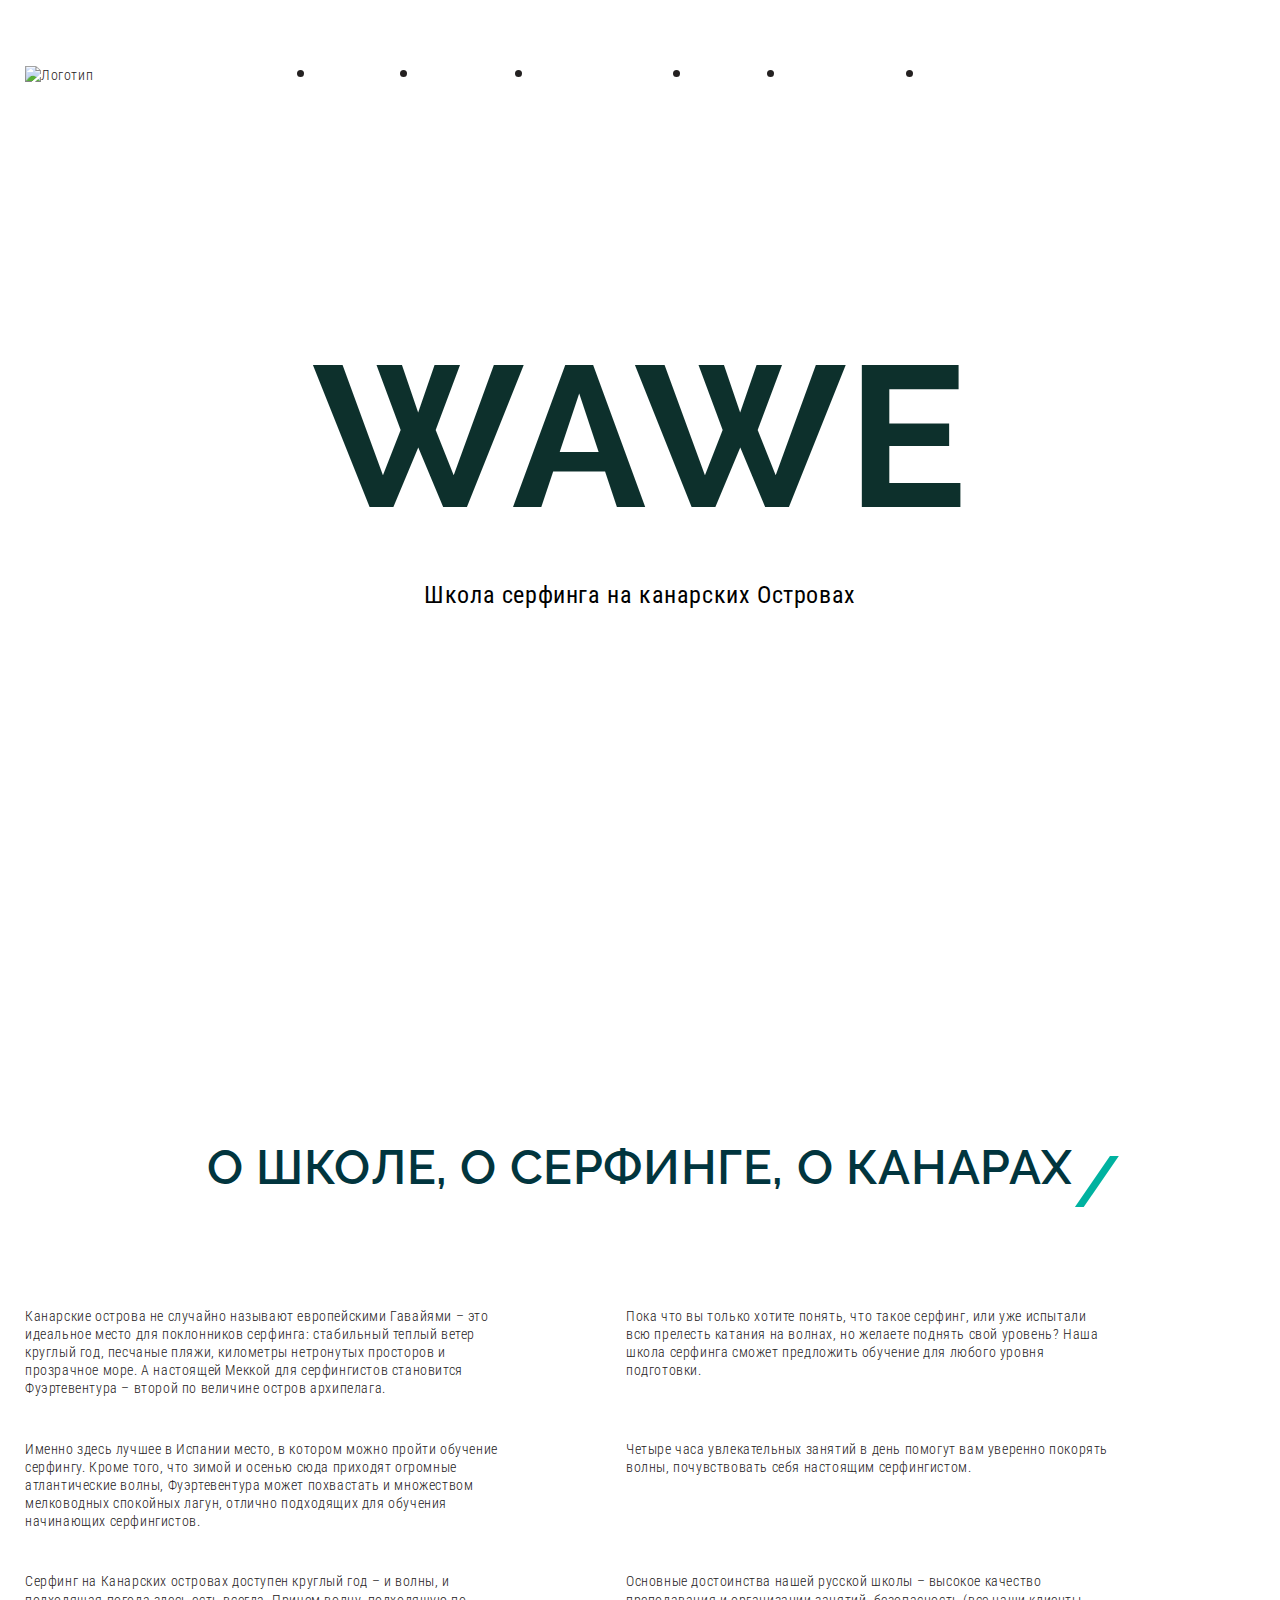
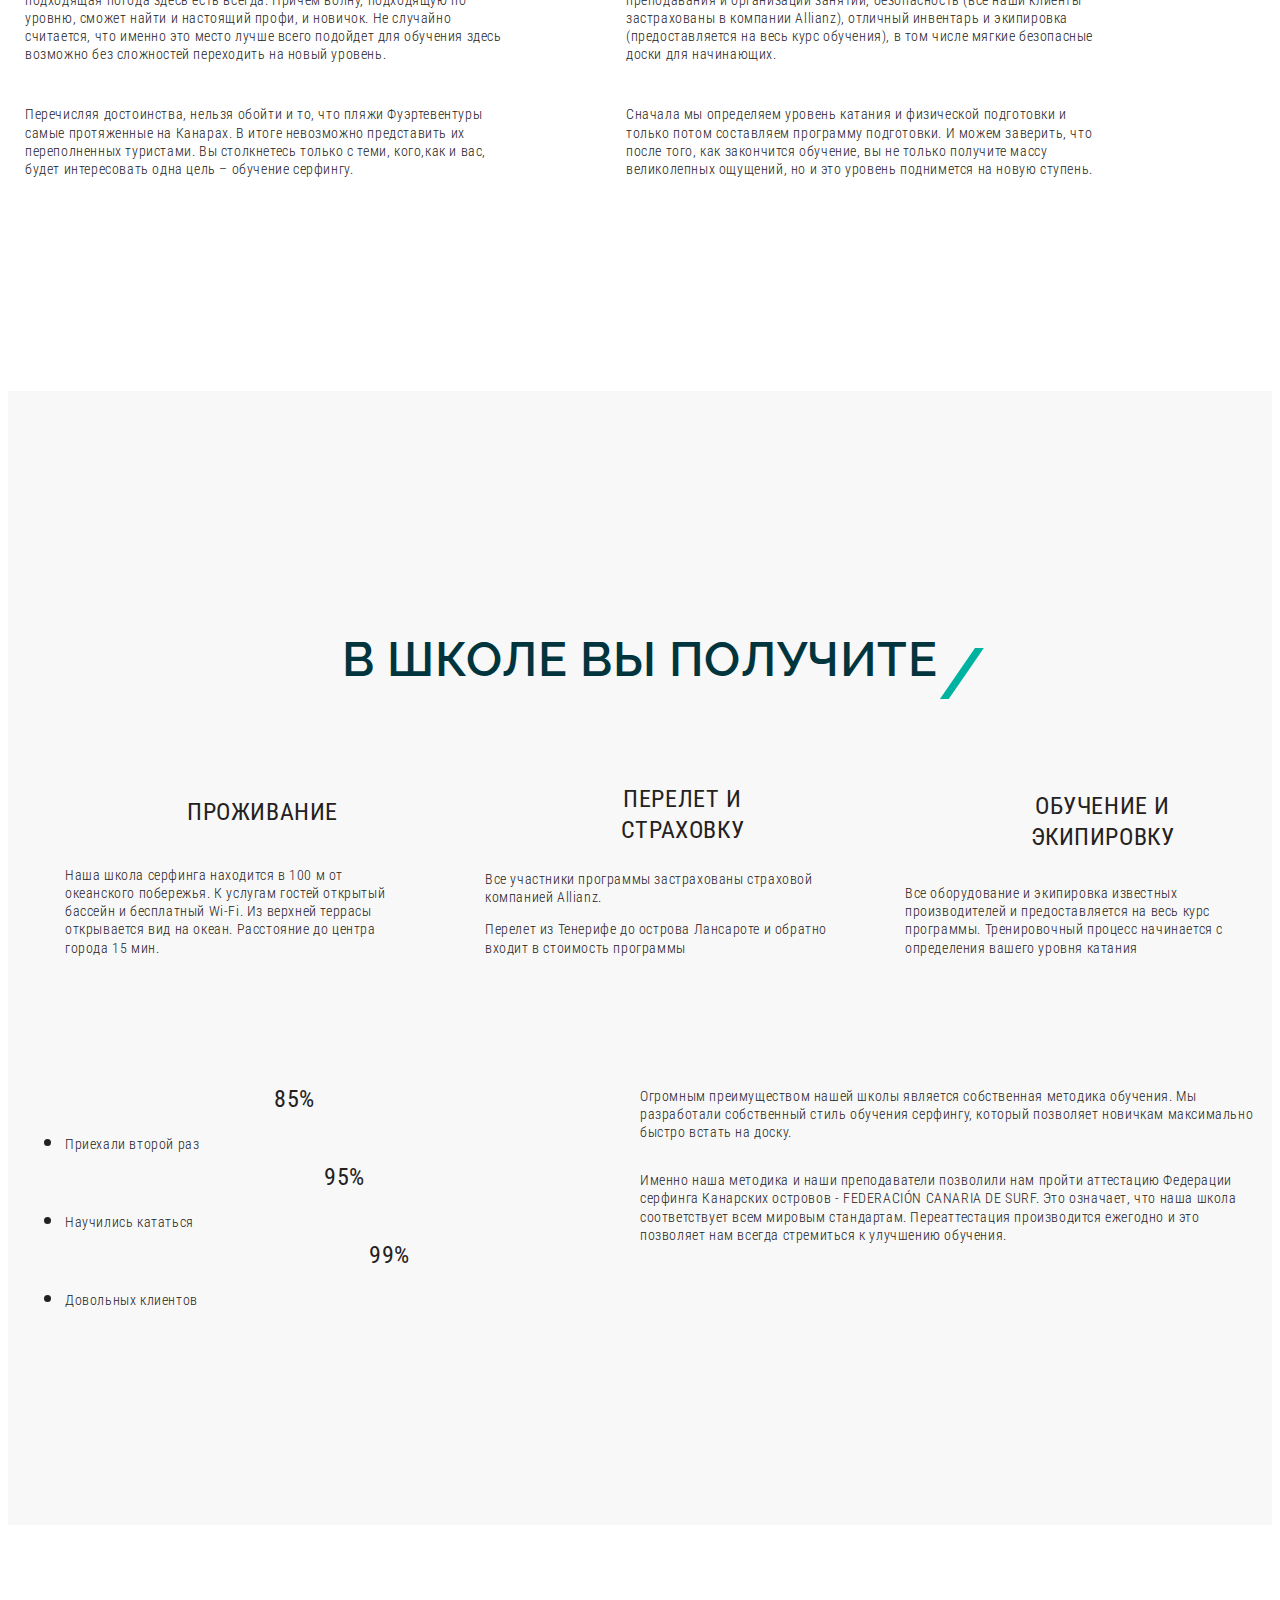
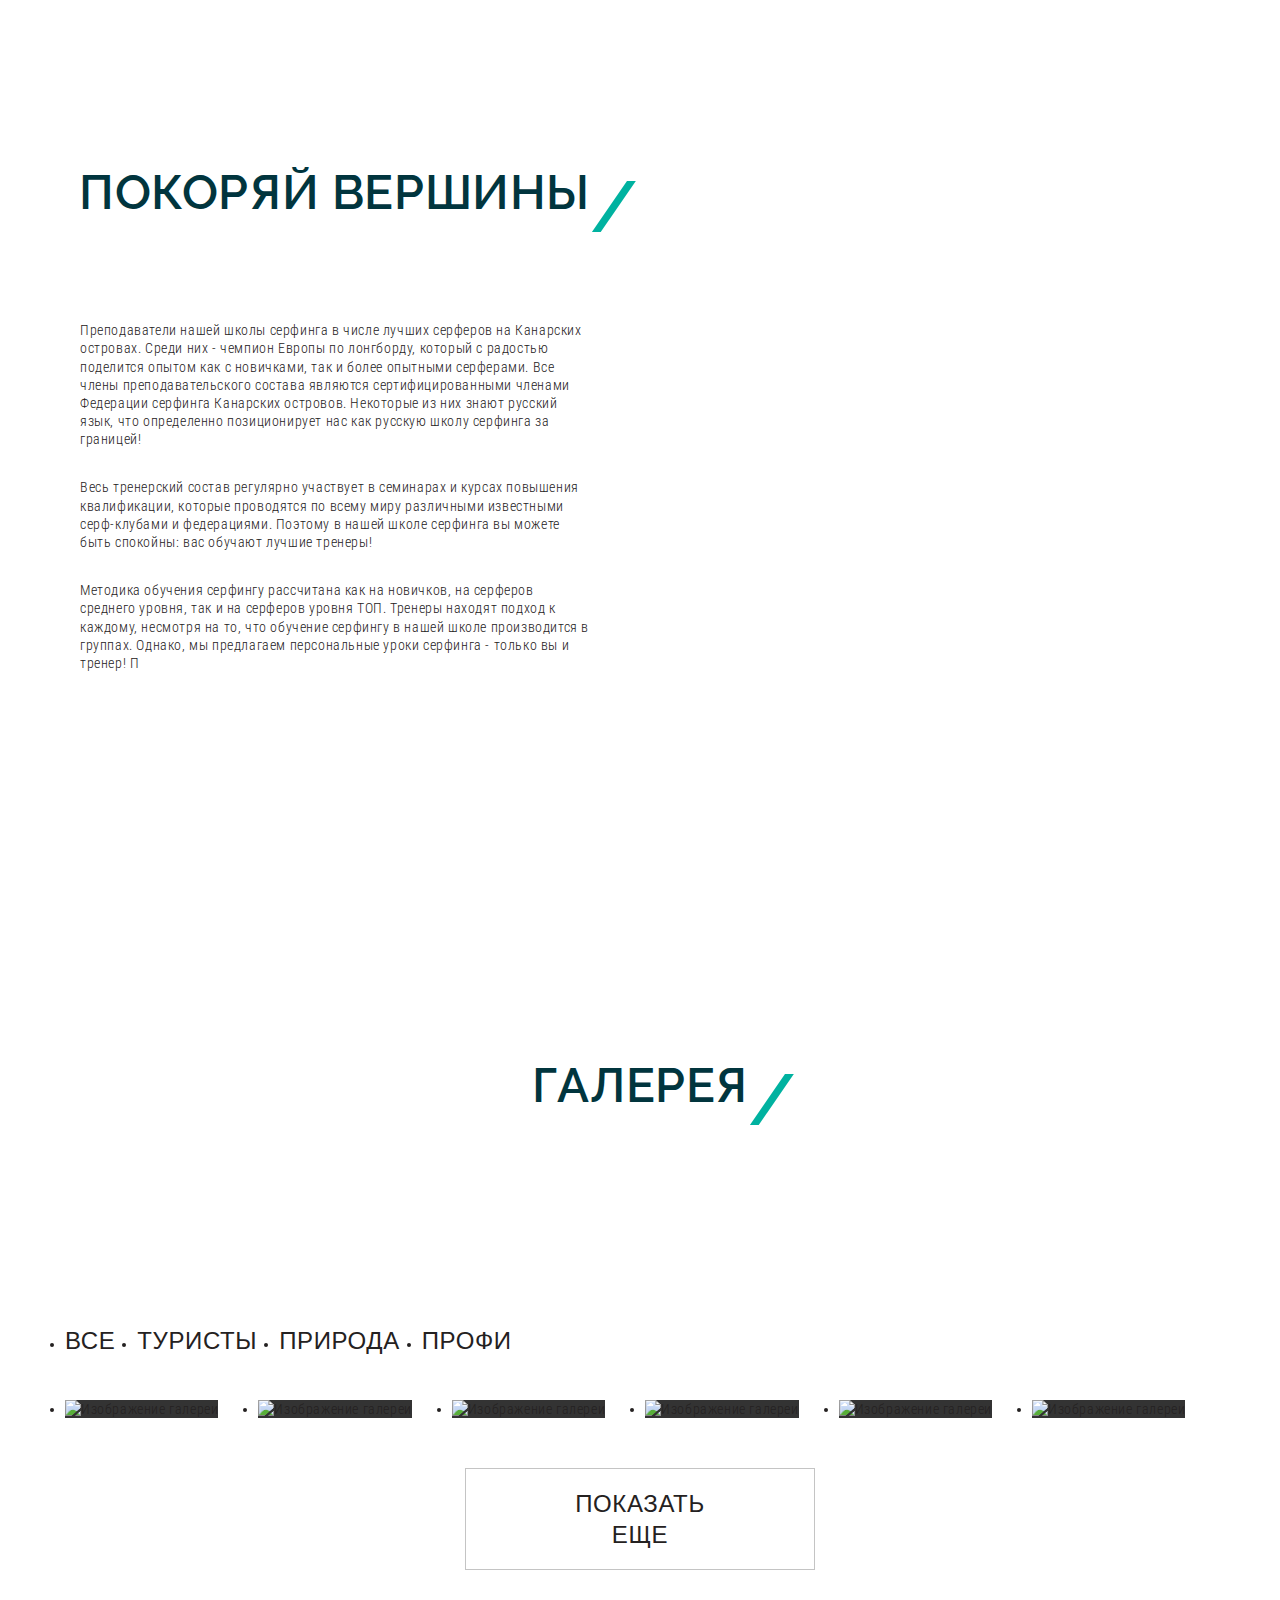
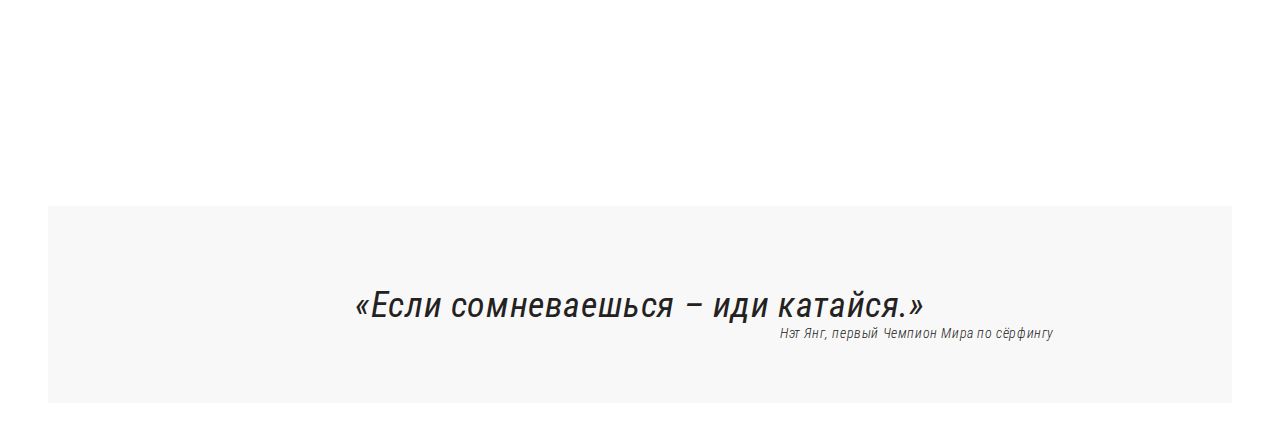
==== commit 17f16a8e: "[Wawe] аддаптив раздела с цитатами" ====
--- a/wawe/index.html
+++ b/wawe/index.html
@@ -22,7 +22,7 @@
     <div class="container">
 
       <div class="header__top">
-        <a class="logo" href="#">
+        <a class="logo header__logo" href="#">
           <img class="logo__img" src="images/logo.svg" alt="Логотип">
         </a>
         <nav class="menu">
@@ -214,38 +214,7 @@
     </div>
   </section>
 
-  <!-- <section class="reach-top">
-    <div class="reach-top__wrapper">
-      <h2 class="reach-top__title title">
-        Покоряй вершины
-      </h2>
-
-      <div class="reach-top__text">
-        <p>
-          Преподаватели нашей школы серфинга в числе лучших серферов на Канарских островах. Среди них - чемпион
-          Европы по лонгборду, который с радостью поделится опытом как с новичками, так и более опытными серферами.
-          Все члены преподавательского состава являются сертифицированными членами Федерации серфинга Канарских
-          островов. Некоторые из них знают русский язык, что определенно позиционирует нас как русскую школу
-          серфинга за границей!
-        </p>
-        <p>
-          Весь тренерский состав регулярно участвует в семинарах и курсах повышения квалификации, которые проводятся
-          по всему миру различными известными серф-клубами и федерациями. Поэтому в нашей школе серфинга вы можете
-          быть спокойны: вас обучают лучшие тренеры!
-        </p>
-        <p>
-          Методика обучения серфингу рассчитана как на новичков, на серферов среднего уровня, так и на серферов
-          уровня ТОП. Тренеры находят подход к каждому, несмотря на то, что обучение серфингу в нашей школе
-          производится в группах. Однако, мы предлагаем персональные уроки серфинга - только вы и тренер! П</p>
-      </div>
-    </div>
-
-    <div class="reach-top__bg" style="background-image: url('images/surfer.png');">
-      <span class="sr-only">Фоновое изображение к тексту</span>
-    </div>
-  </section> -->
-
-  <!-- <section class="gallery">
+ <section class="gallery">
     <div class="container">
       <h2 class="title gallery__title">Галерея</h2>
 
@@ -300,13 +269,14 @@
       <button class="show-more__btn button" type="button">Показать еще</button>
     </div>
 
+    
     <blockquote class="blockquote">
       <div class="container">
         «Если сомневаешься – иди катайся.»
         <cite class="blockquote__author">Нэт Янг, первый Чемпион Мира по сёрфингу</cite>
       </div>
     </blockquote>
-
+<!--
     <div class="container">
       <a class="video__link" style="background-image: url('images/video-bg.jpg');" data-fancybox
         href="https://www.youtube.com/watch?v=LFDaKUHgK7E">
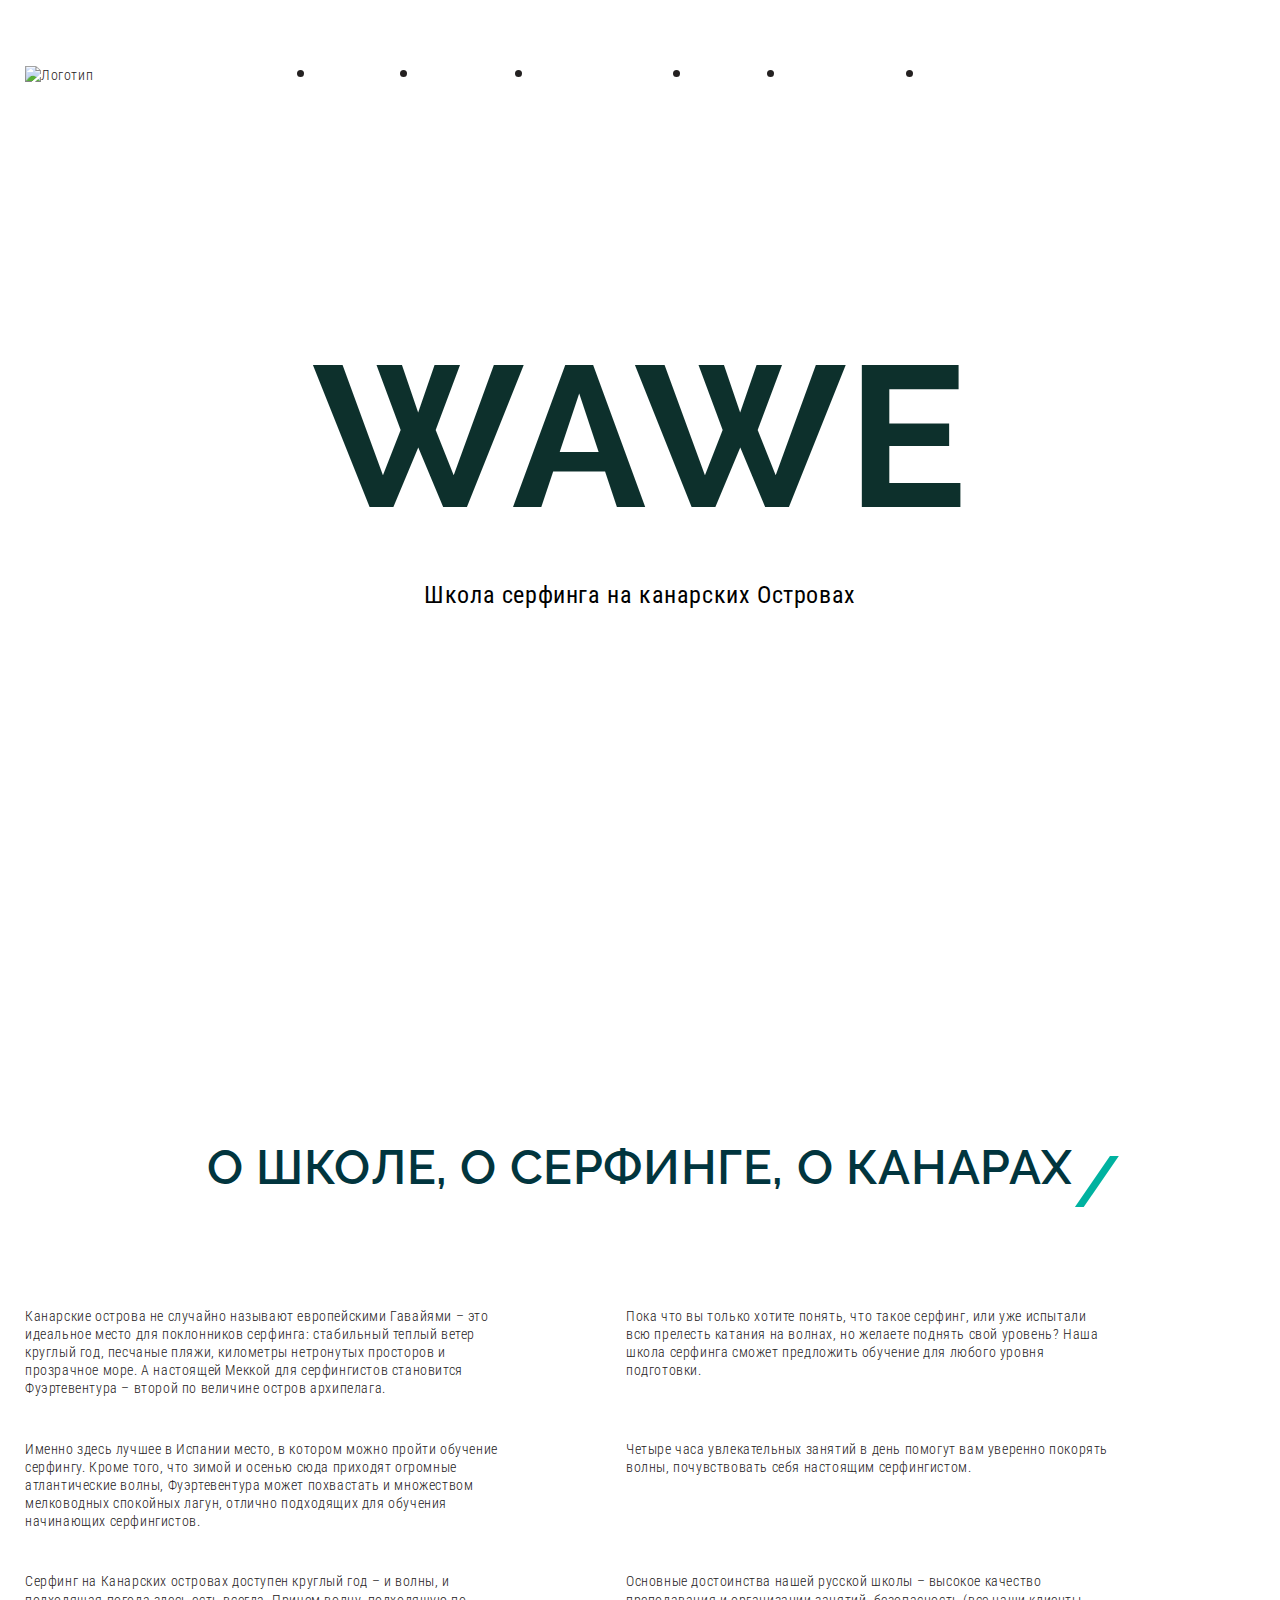
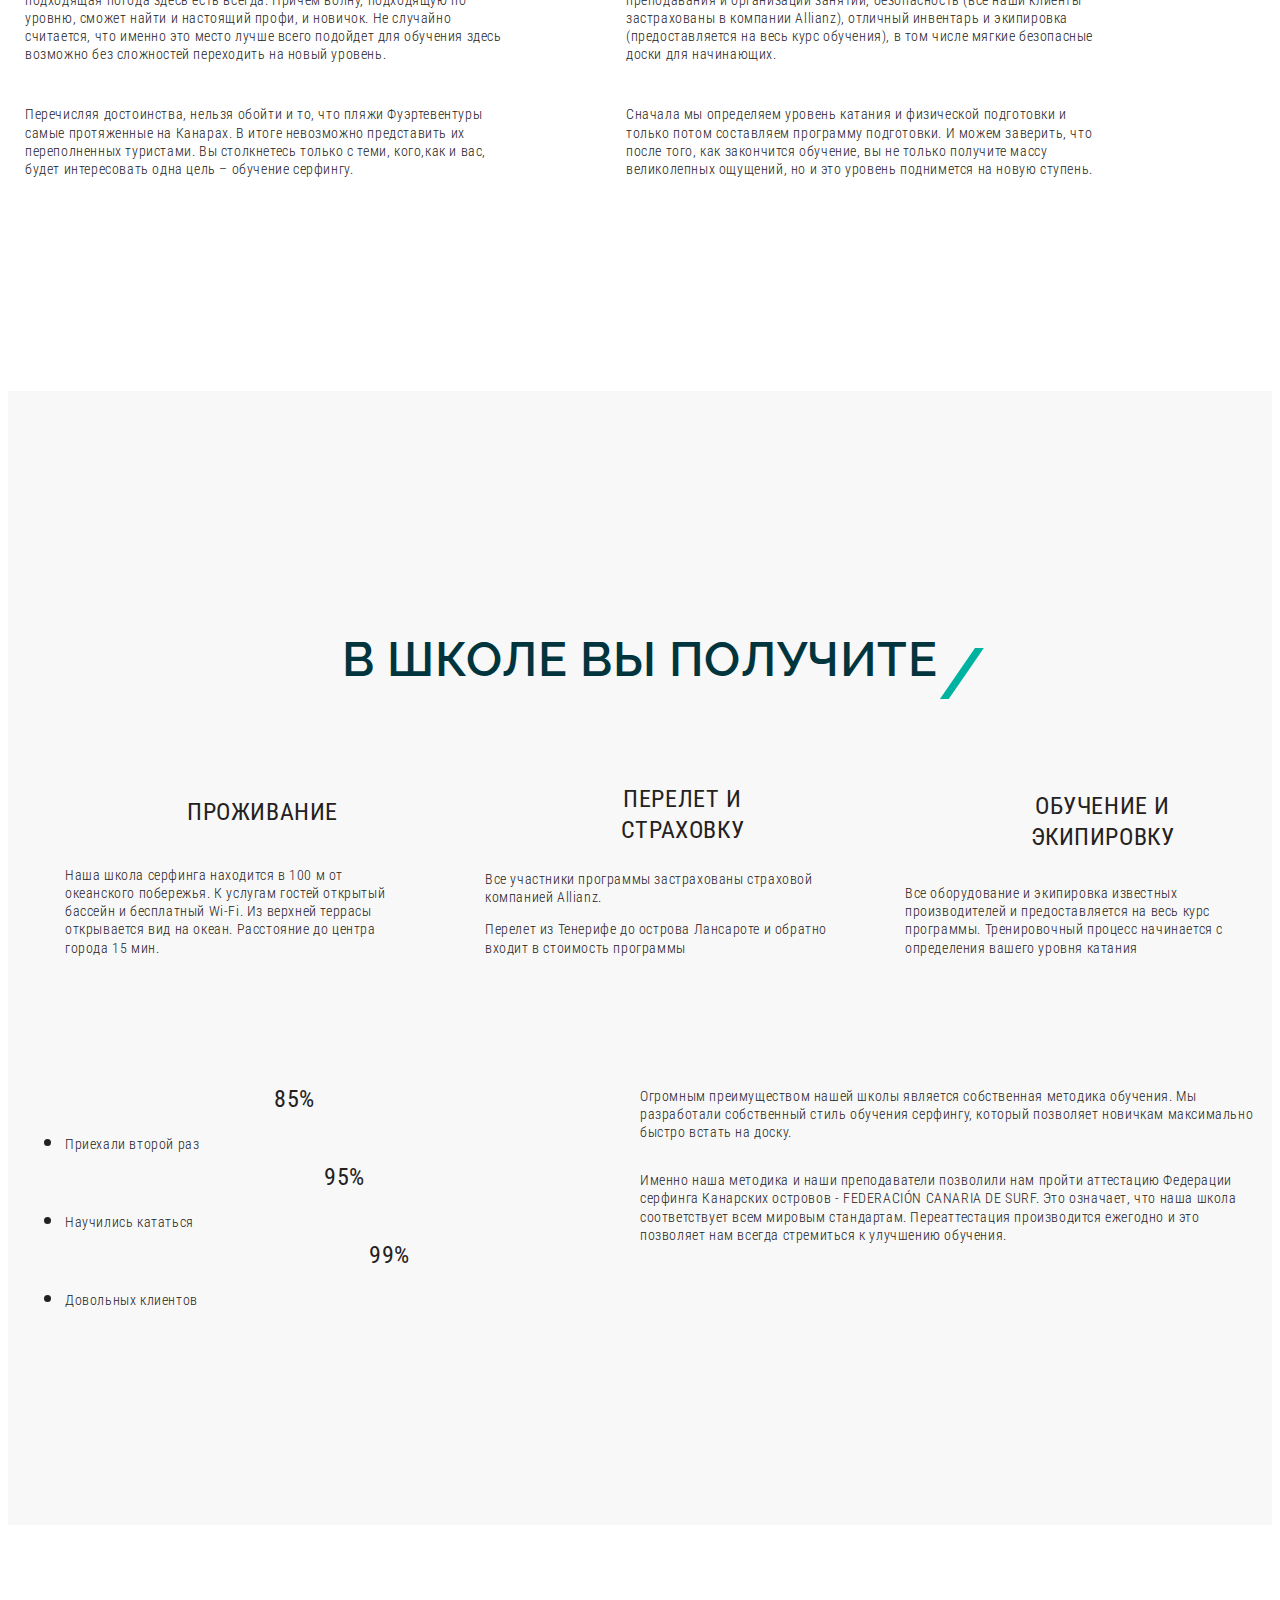
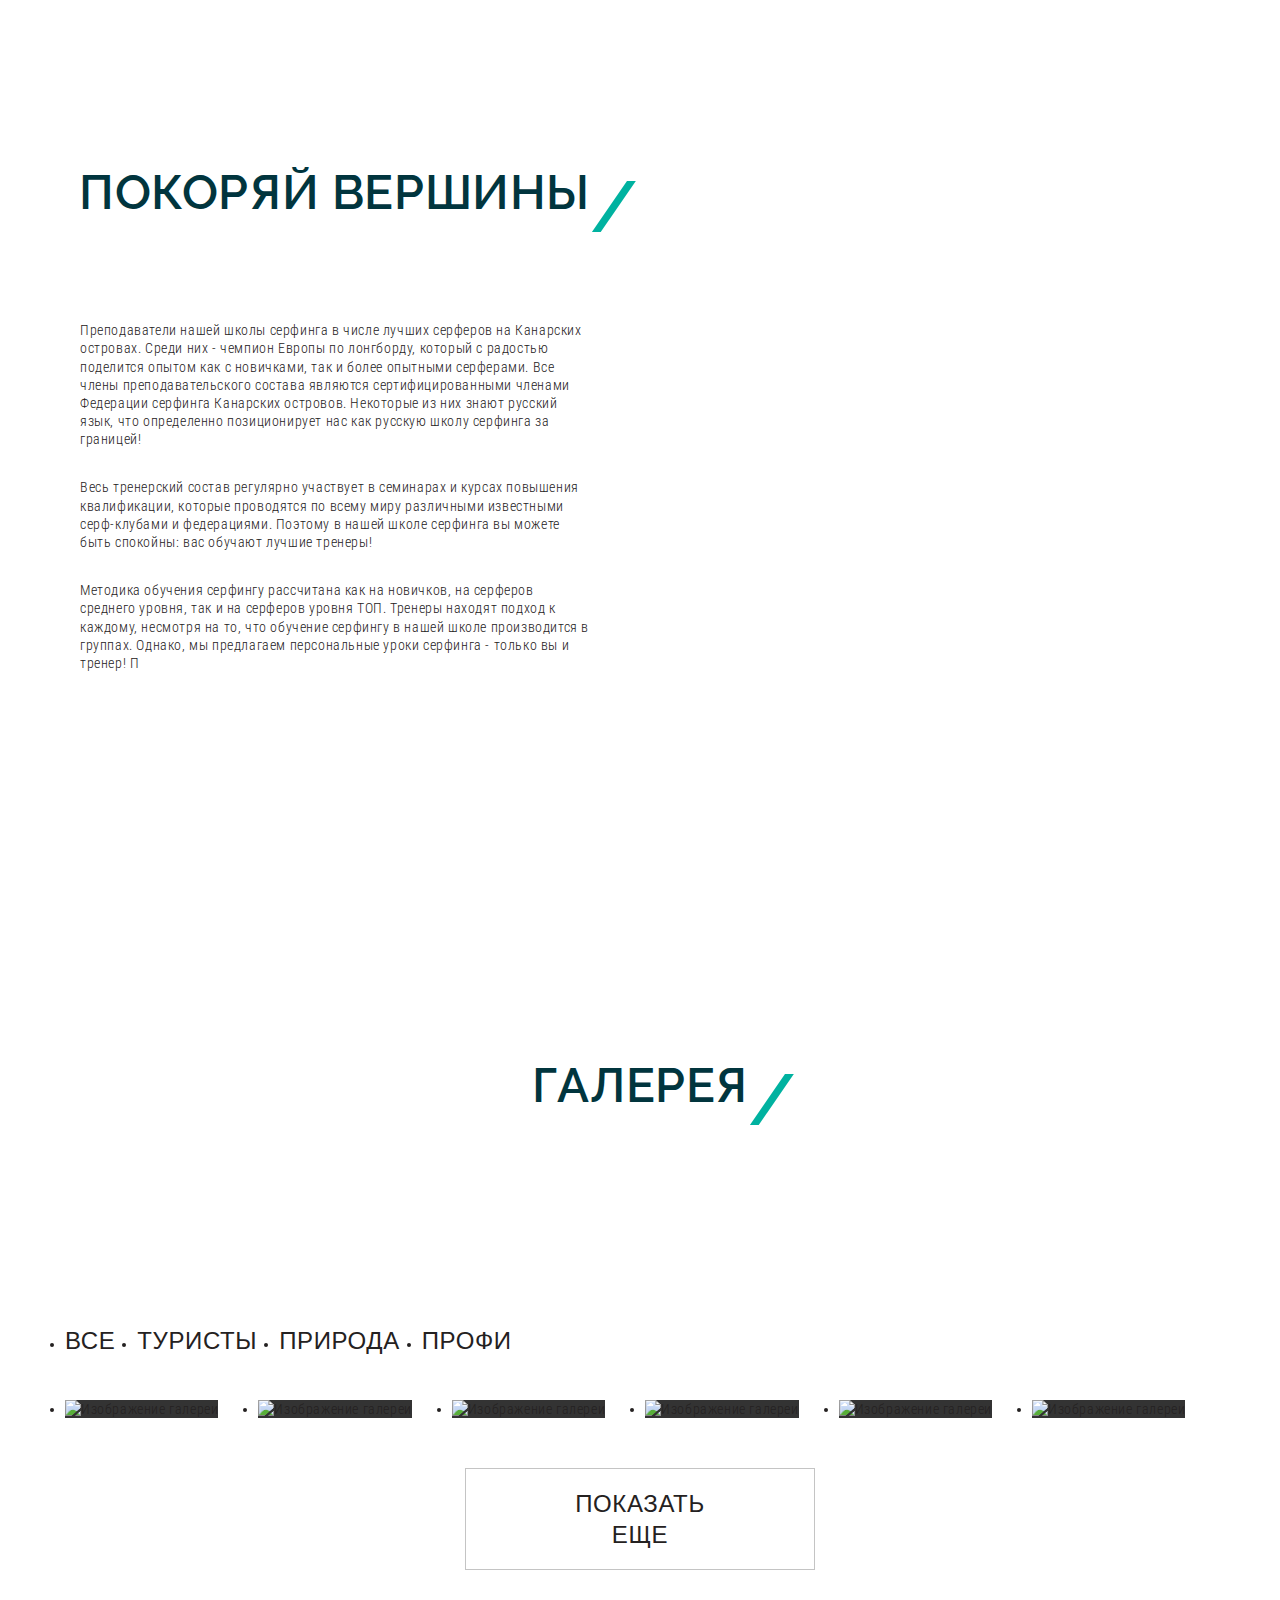
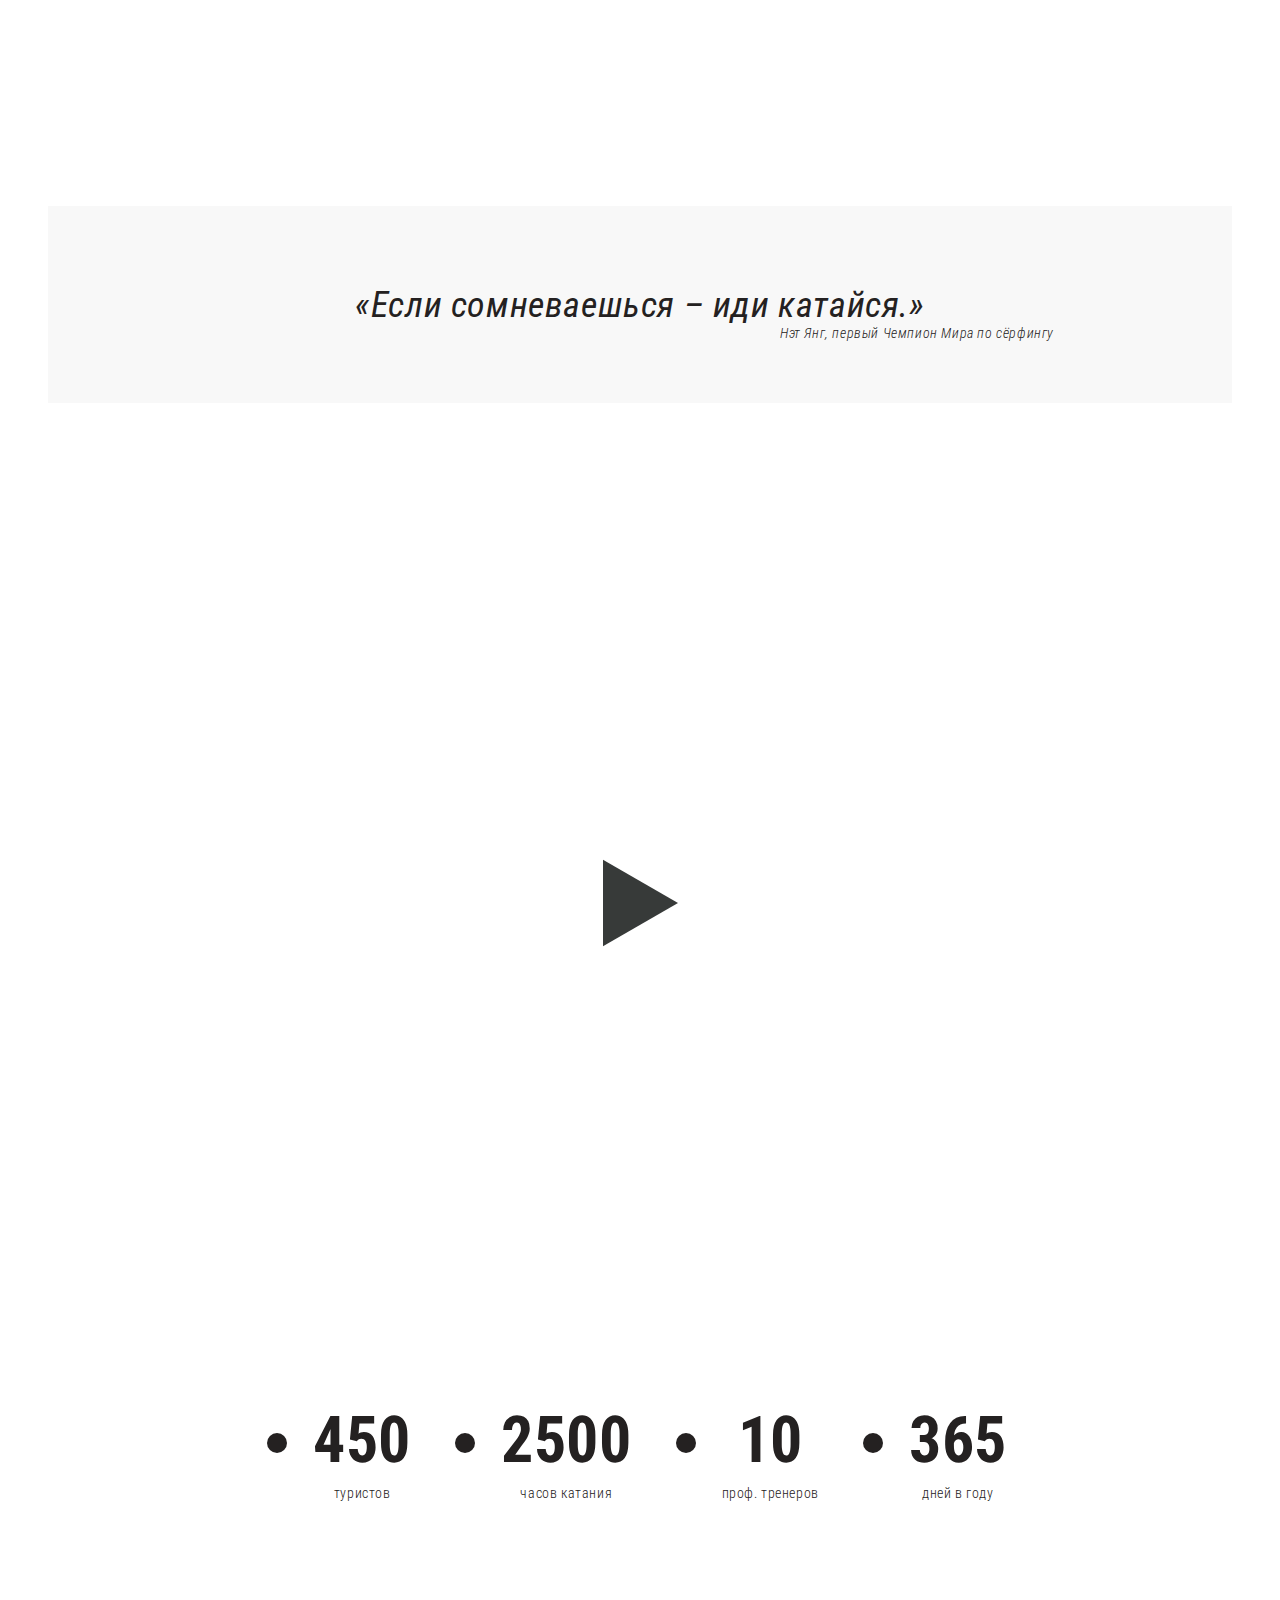
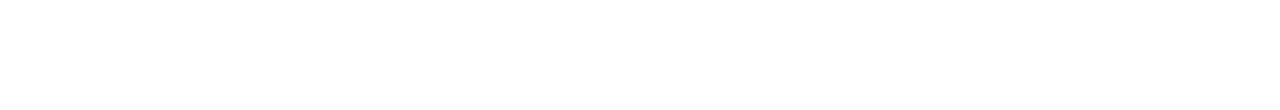
==== commit 8d7bce51: "[Wawe] аддаптив видео и цифр" ====
--- a/wawe/index.html
+++ b/wawe/index.html
@@ -276,7 +276,7 @@
         <cite class="blockquote__author">Нэт Янг, первый Чемпион Мира по сёрфингу</cite>
       </div>
     </blockquote>
-<!--
+
     <div class="container">
       <a class="video__link" style="background-image: url('images/video-bg.jpg');" data-fancybox
         href="https://www.youtube.com/watch?v=LFDaKUHgK7E">
@@ -307,7 +307,7 @@
       </ul>
     </div>
   </section>
-
+<!--
   <section class="blog">
     <h2 class="title blog__title">Блог</h2>
 
--- a/wawe/css/style.css
+++ b/wawe/css/style.css
@@ -129,26 +129,22 @@
   transform-origin: 0% 100%;
 }
 
-.menu__btn--active span {
+.header__top--active span {
   width: 0;
 }
 
-.menu__btn--active span::before {
+.header__top--active span::before {
   width: 30px;
   transform: rotate(45deg) translate(2px, -7px);
 }
 
-.menu__btn--active span::after {
+.header__top--active span::after {
   width: 30px;
   transform: rotate(-45deg) translate(4px, 4px);
 }
 
 .logo {
   outline-color: #fff;
-}
-
-.header__top.header__top--active .logo {
-  z-index: 3;
 }
 
 .header__top.header__top--active .menu__list {
@@ -192,6 +188,7 @@
 .menu__list {
   display: flex;
   justify-content: center;
+  transition: all 0.5s;
 }
 
 .menu__item {
@@ -259,6 +256,7 @@
 .header__icon::before {
   content: '';
   background-image: url('../images/board-icon.svg');
+  background-size: cover;
   width: 20px;
   height: 69px;
   position: absolute;
@@ -483,50 +481,13 @@
   margin: 0 0 30px auto;
 }
 
-
-/* .reach-top {
-  padding-bottom: 314px;
-  padding-top: 199px;
-  position: relative;
-}
-
-.reach-top__wrapper {
-  max-width: 50%;
-}
-
-.reach-top__bg {
-  position: absolute;
-  right: 0;
-  left: 0;
-  top: 0;
-  bottom: 200px;
-  background-repeat: no-repeat;
-  background-position-x: right;
-  background-size: 50% 100%;
-}
-
-.reach-top__title,
-.reach-top__text {
-  max-width: 860px;
-}
-
-.reach-top__title {
-  padding-right: 50px;
-  margin-bottom: 100px;
-  text-align: right;
-}
-
-.reach-top__text p {
-  max-width: 510px;
-  margin: 0 0 30px auto;
-} */
-
 /* ======= END TOP ======= */
 
 /* ======= GALLERY ======= */
 
 .gallery {
   text-align: center;
+  overflow: hidden;
 }
 
 .gallery__title {
@@ -978,6 +939,10 @@
     display: none;  
   }
 
+  .reach-top__wrapper {
+    padding-bottom: 0;
+  }
+
   .reach-top__title {
     text-align: center;
     padding-top: 0;
@@ -996,14 +961,24 @@
 
   .about,
   .benefits,
-  .reach-top {
+  .reach-top,
+  .gallery {
     padding: 50px 0;
   }
 
   .about__title,
   .benefits__title,
-  .reach-top__title {
+  .reach-top__title,
+  .gallery__title {
     margin-bottom: 60px;
+  }
+
+  .show-more__btn {
+    margin-bottom: 50px;
+  }
+
+  .video__link {
+    margin: 20px 0;
   }
 
   .about__text p,
@@ -1083,6 +1058,12 @@
     display: block;
   }
 
+  .header__icon::before {
+    top: 0;
+    width: 15px;
+    height: 52px;
+  }
+
   .title {
     font-size: 32px;
     padding: 0 20px;
@@ -1096,9 +1077,30 @@
     display: block;
   }
 
+  .header__logo {
+    position: absolute;
+    z-index: 3;
+  }
+
   .menu__list {
     display: none;
-    overflow: scroll; /* ????????????????????????????? */
+  }
+
+  .header__top--active .menu__list {
+    display: block;
+  }
+
+  .numbers {
+    flex-direction: column;
+  }
+
+  .numbers__item {
+    font-size: 40px;
+    margin-bottom: 20px;
+  }
+
+  .numbers__item:not(:first-child) {
+    margin-left: 0;
   }
 }
 
@@ -1117,15 +1119,22 @@
     font-size: 80px;
   }
 
-  .header__icon::before {
-    display: none;
+  .filter__btn {
+    font-size: 20px;
+  }
+
+  .blockquote {
+    font-size: 24px;
+  }
+
+  button {
+    font-size: 18px;
   }
 }
 
 /* ====== END MEDIA ======*/
 
 /*
-сделать крестик
 плавное появление меню в аддаптиве
 
 иконка - вернуть
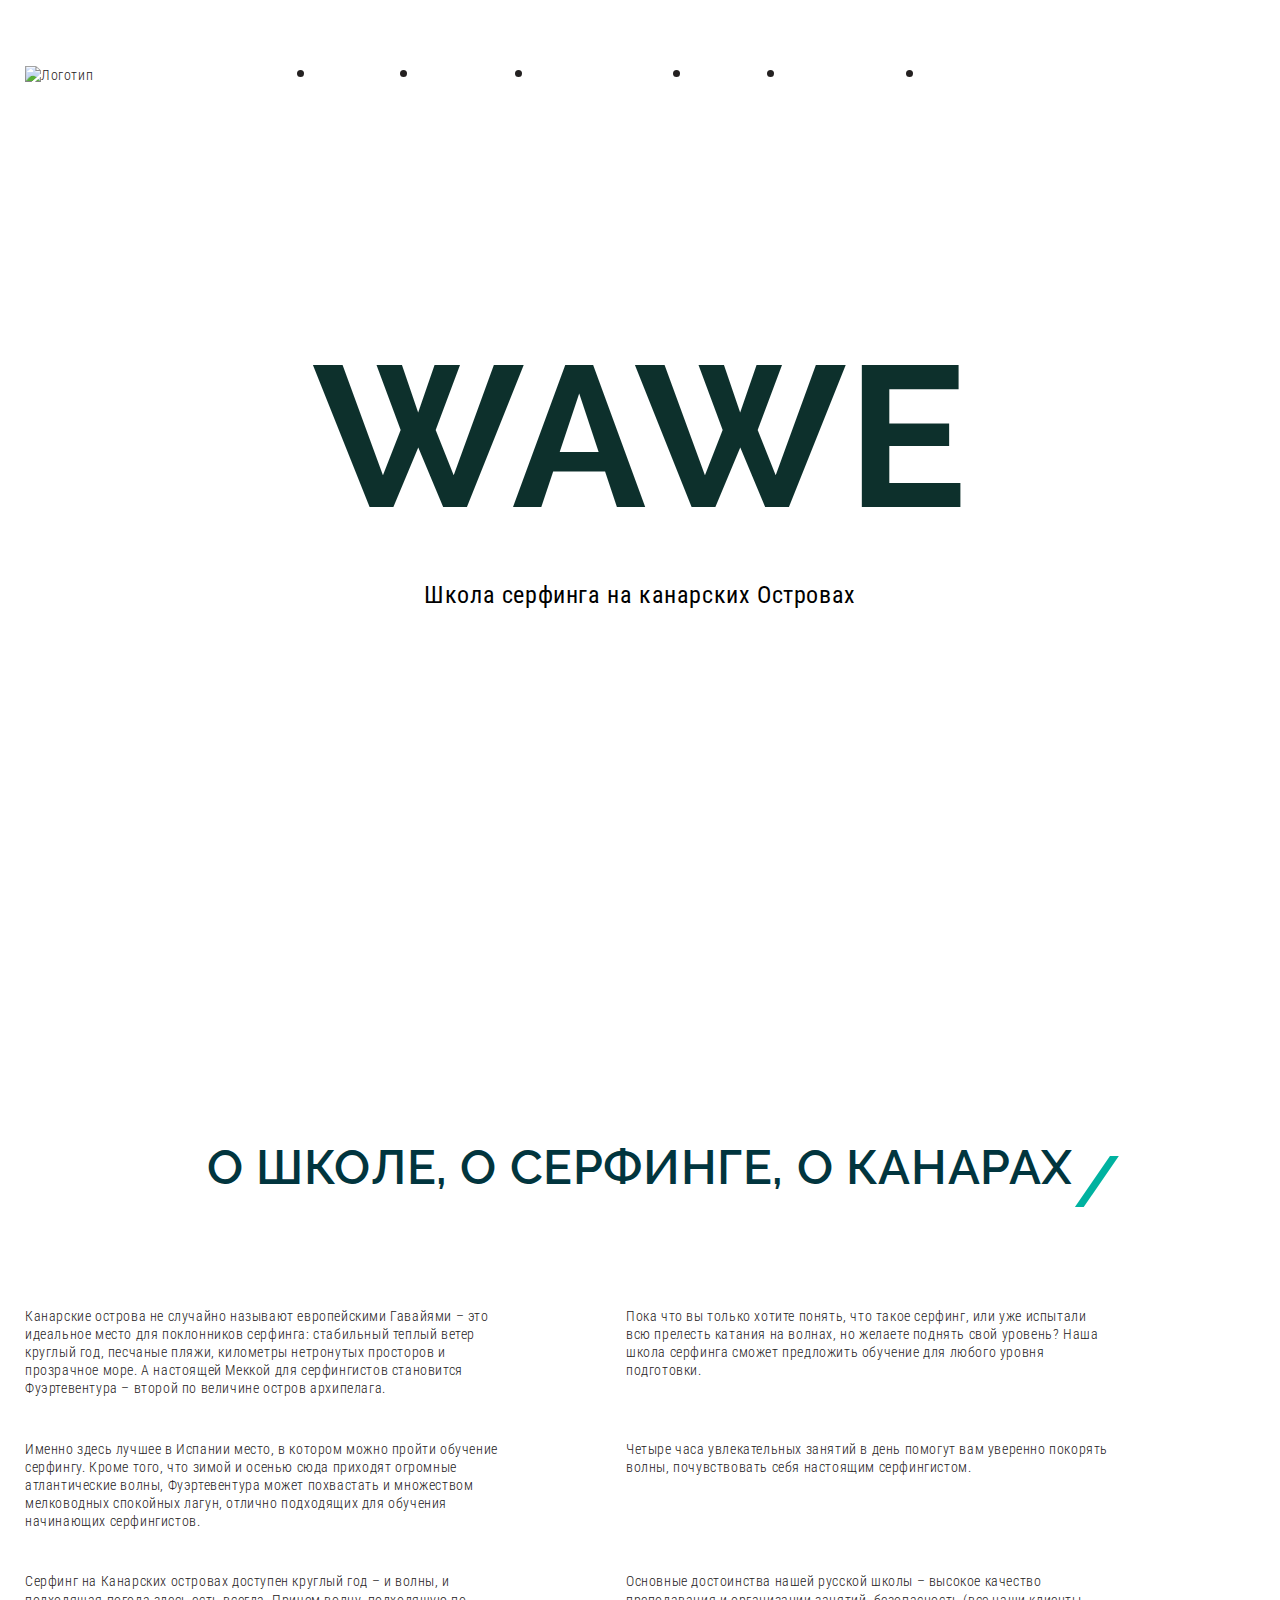
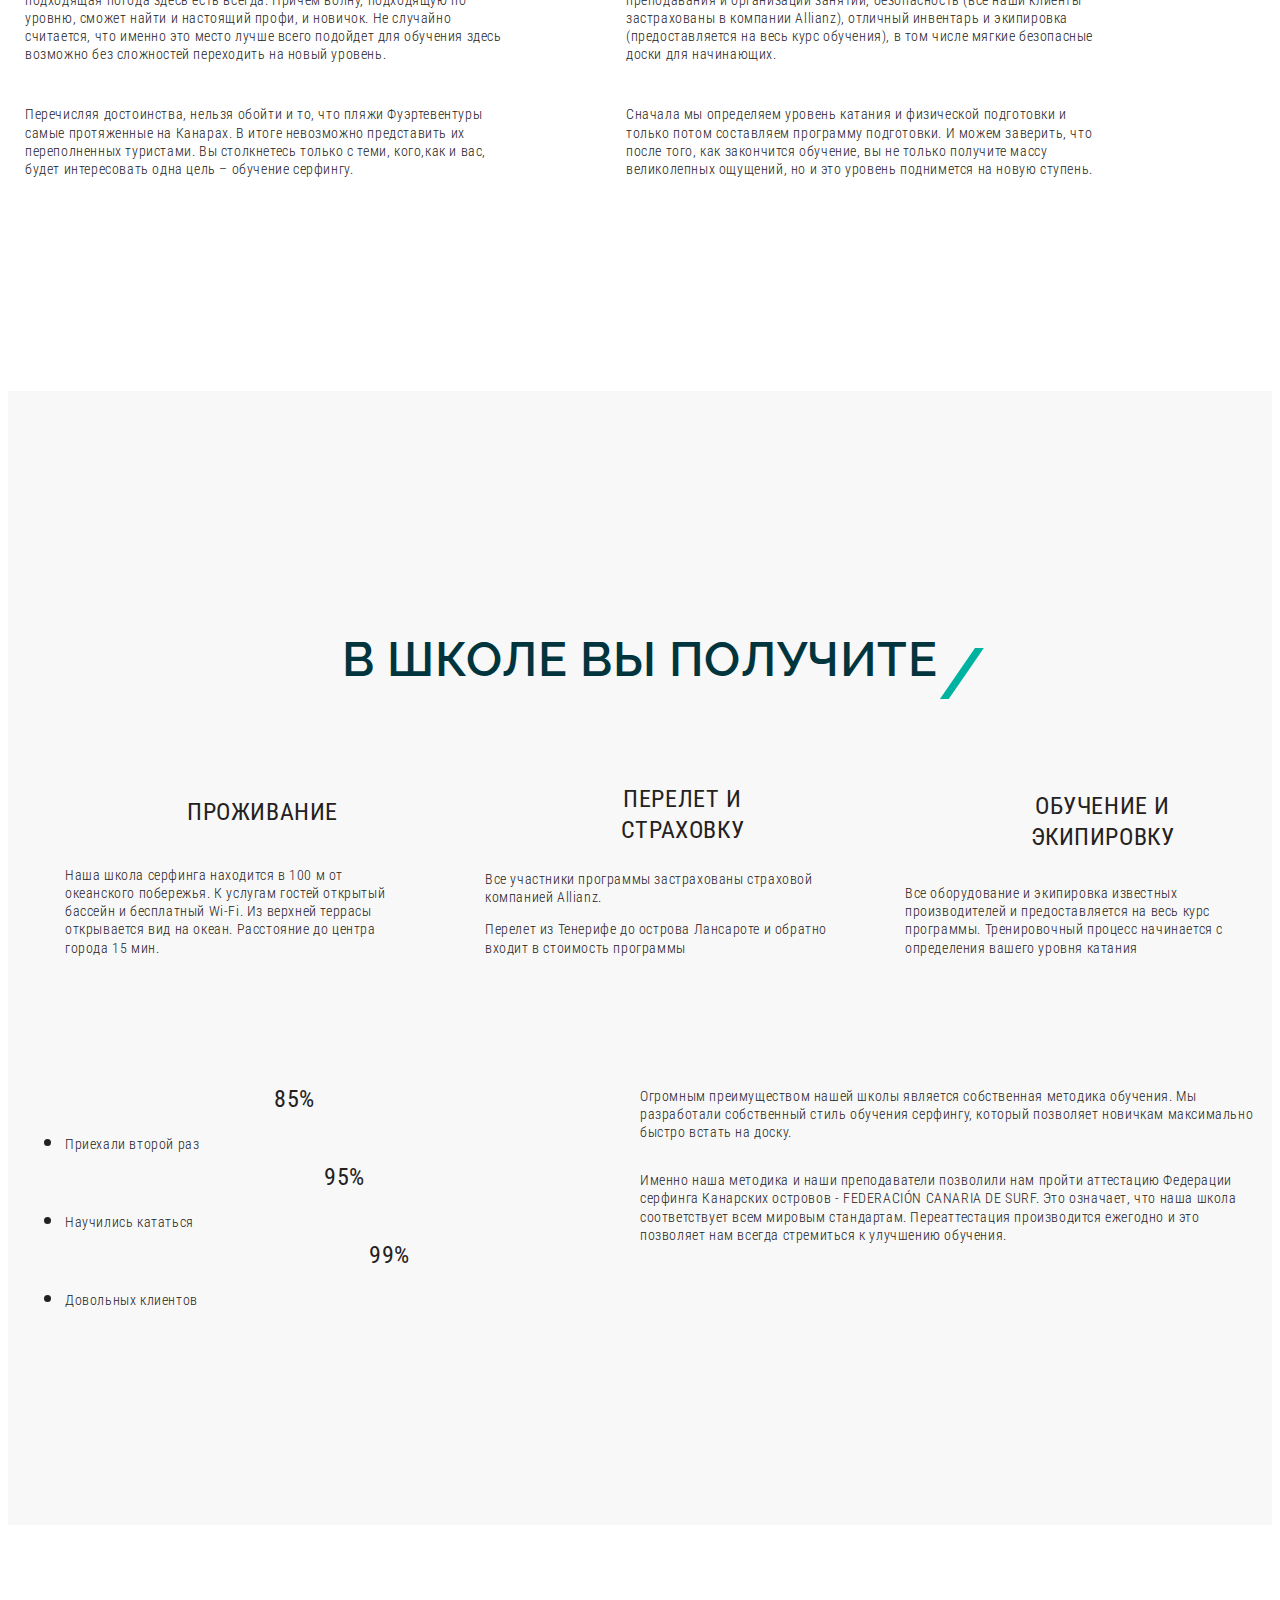
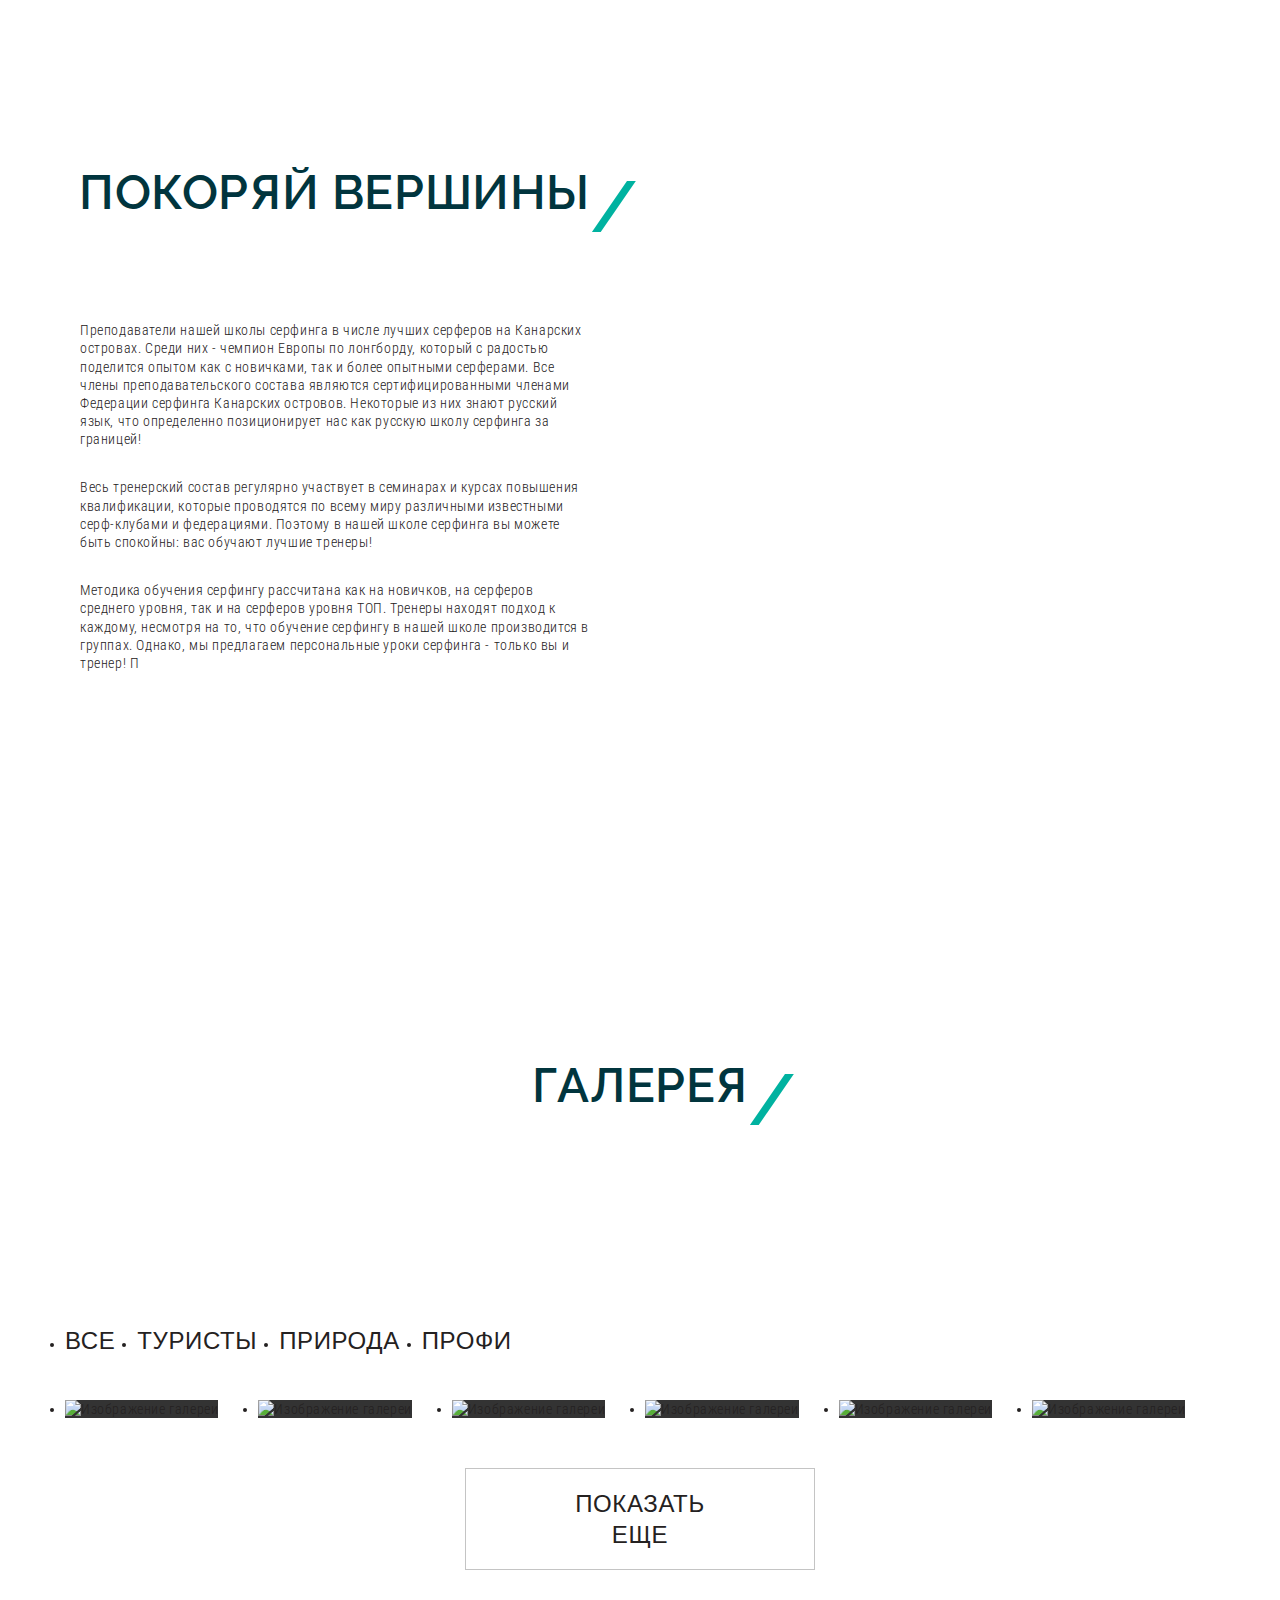
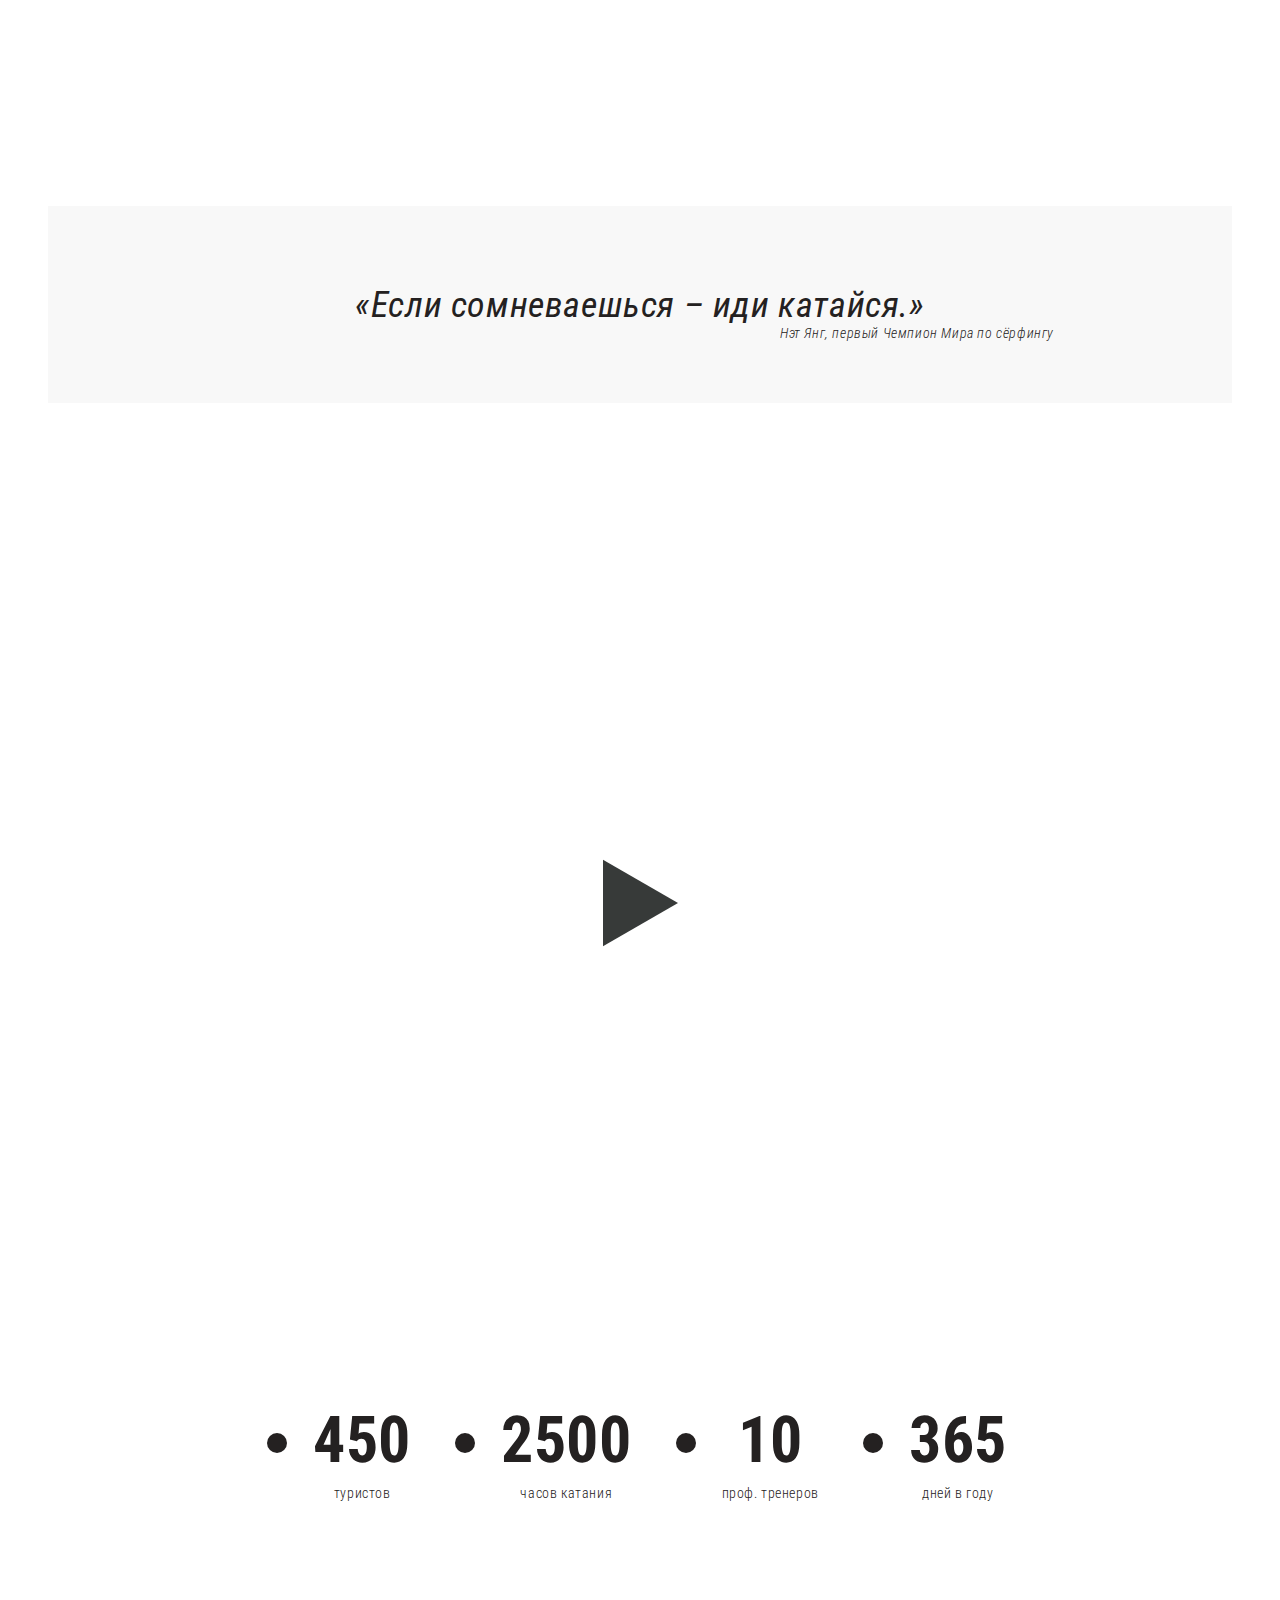
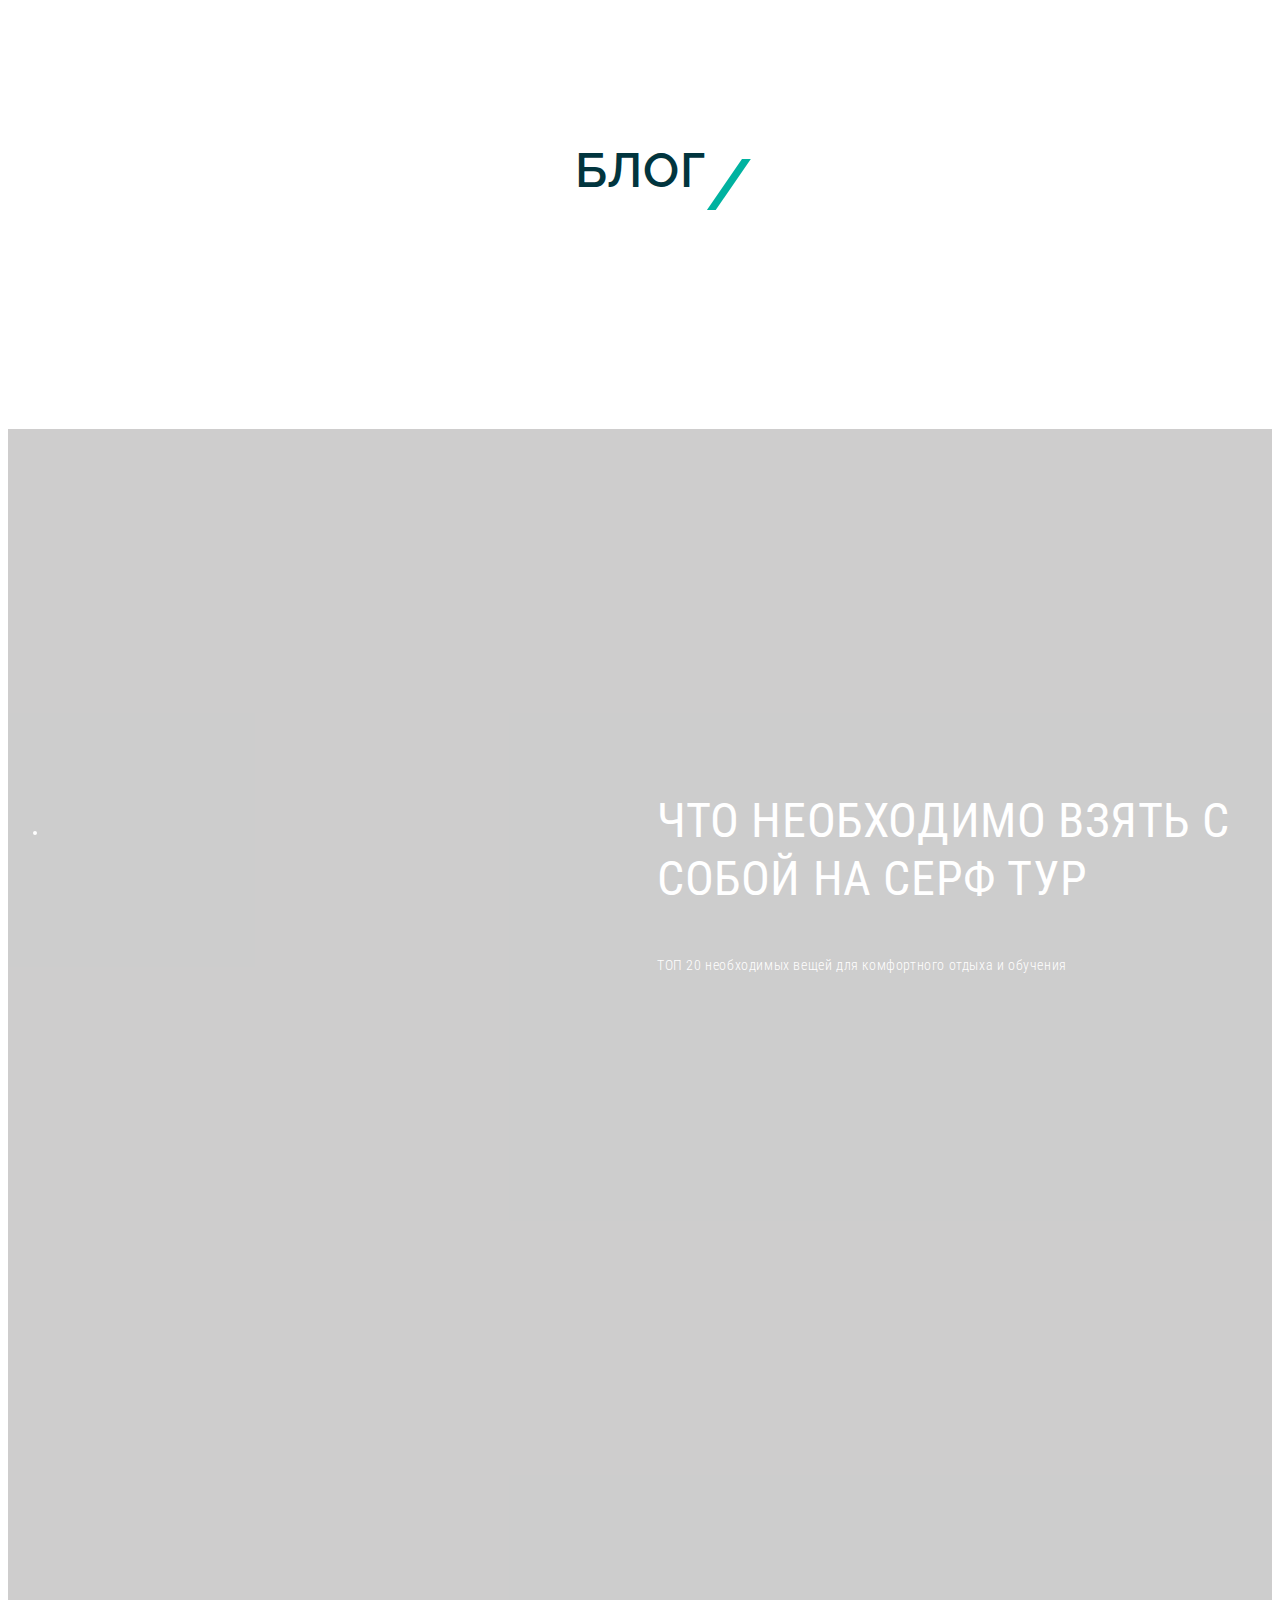
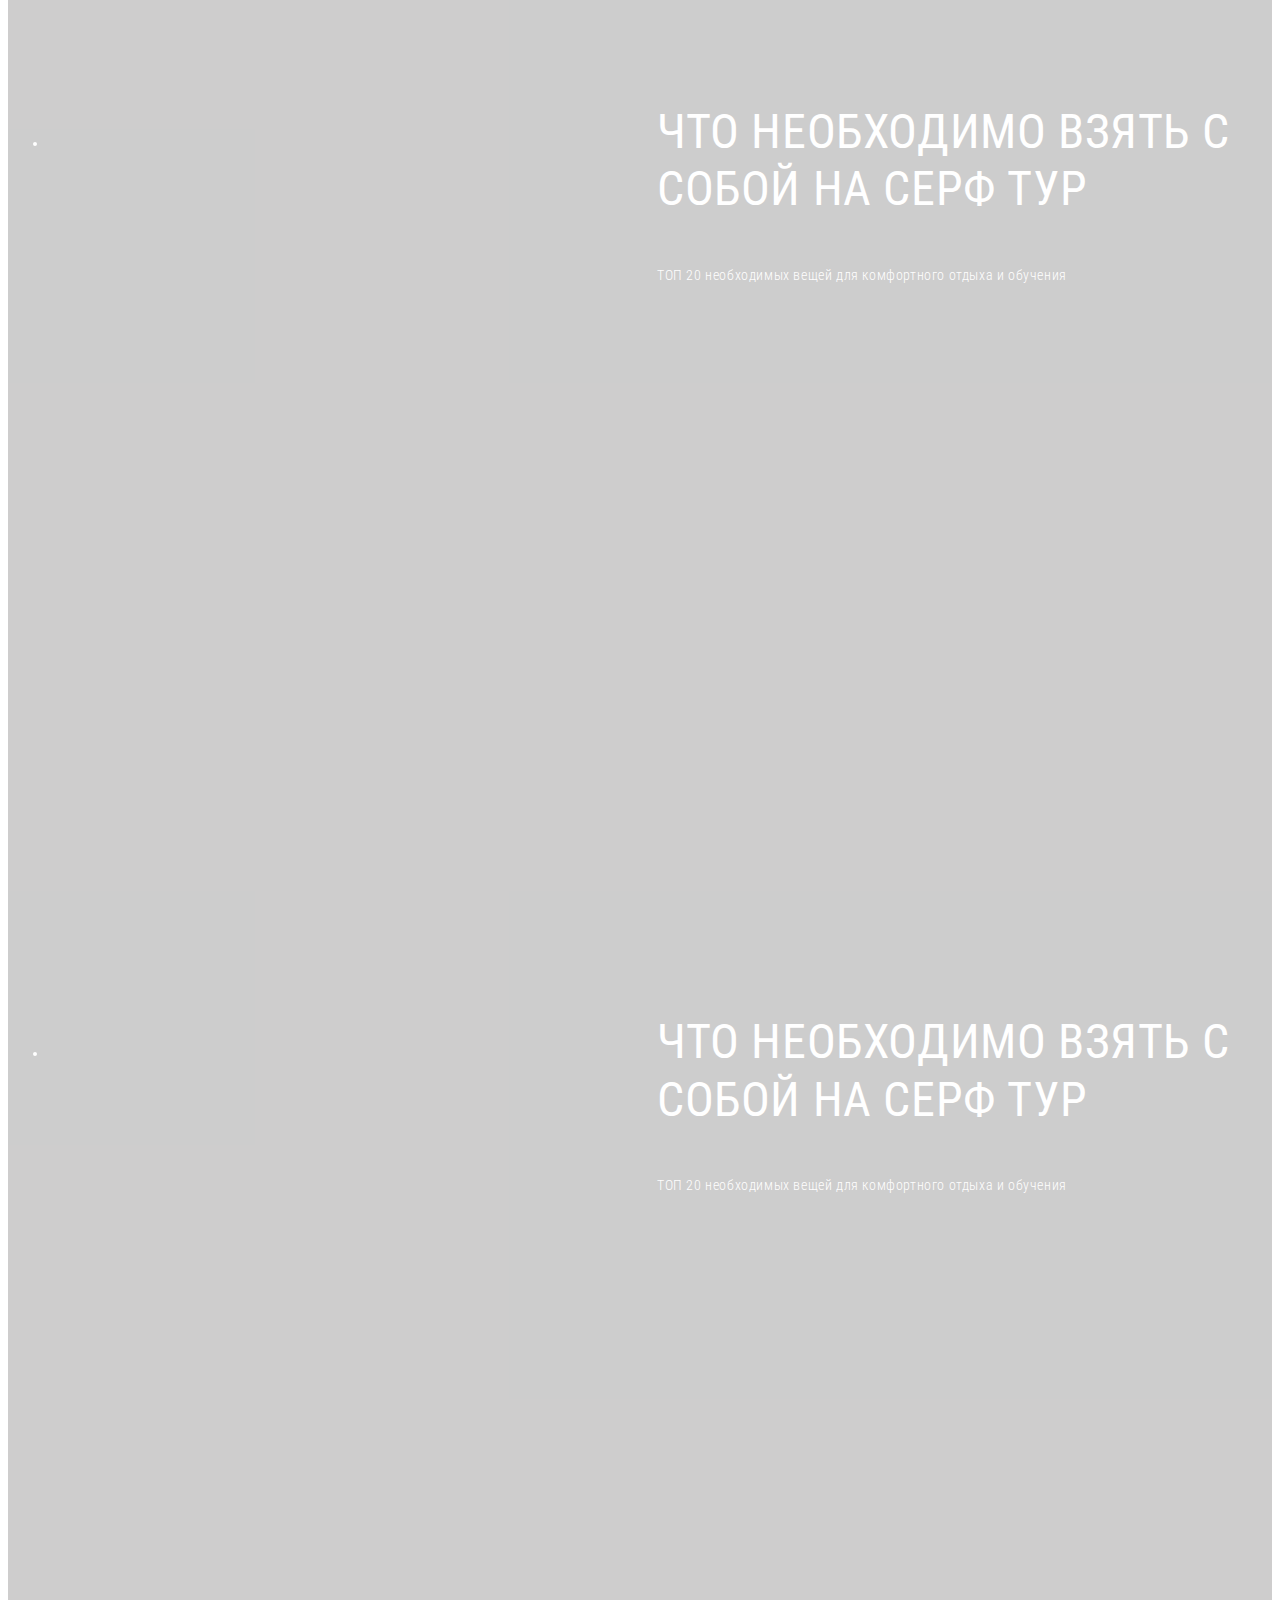
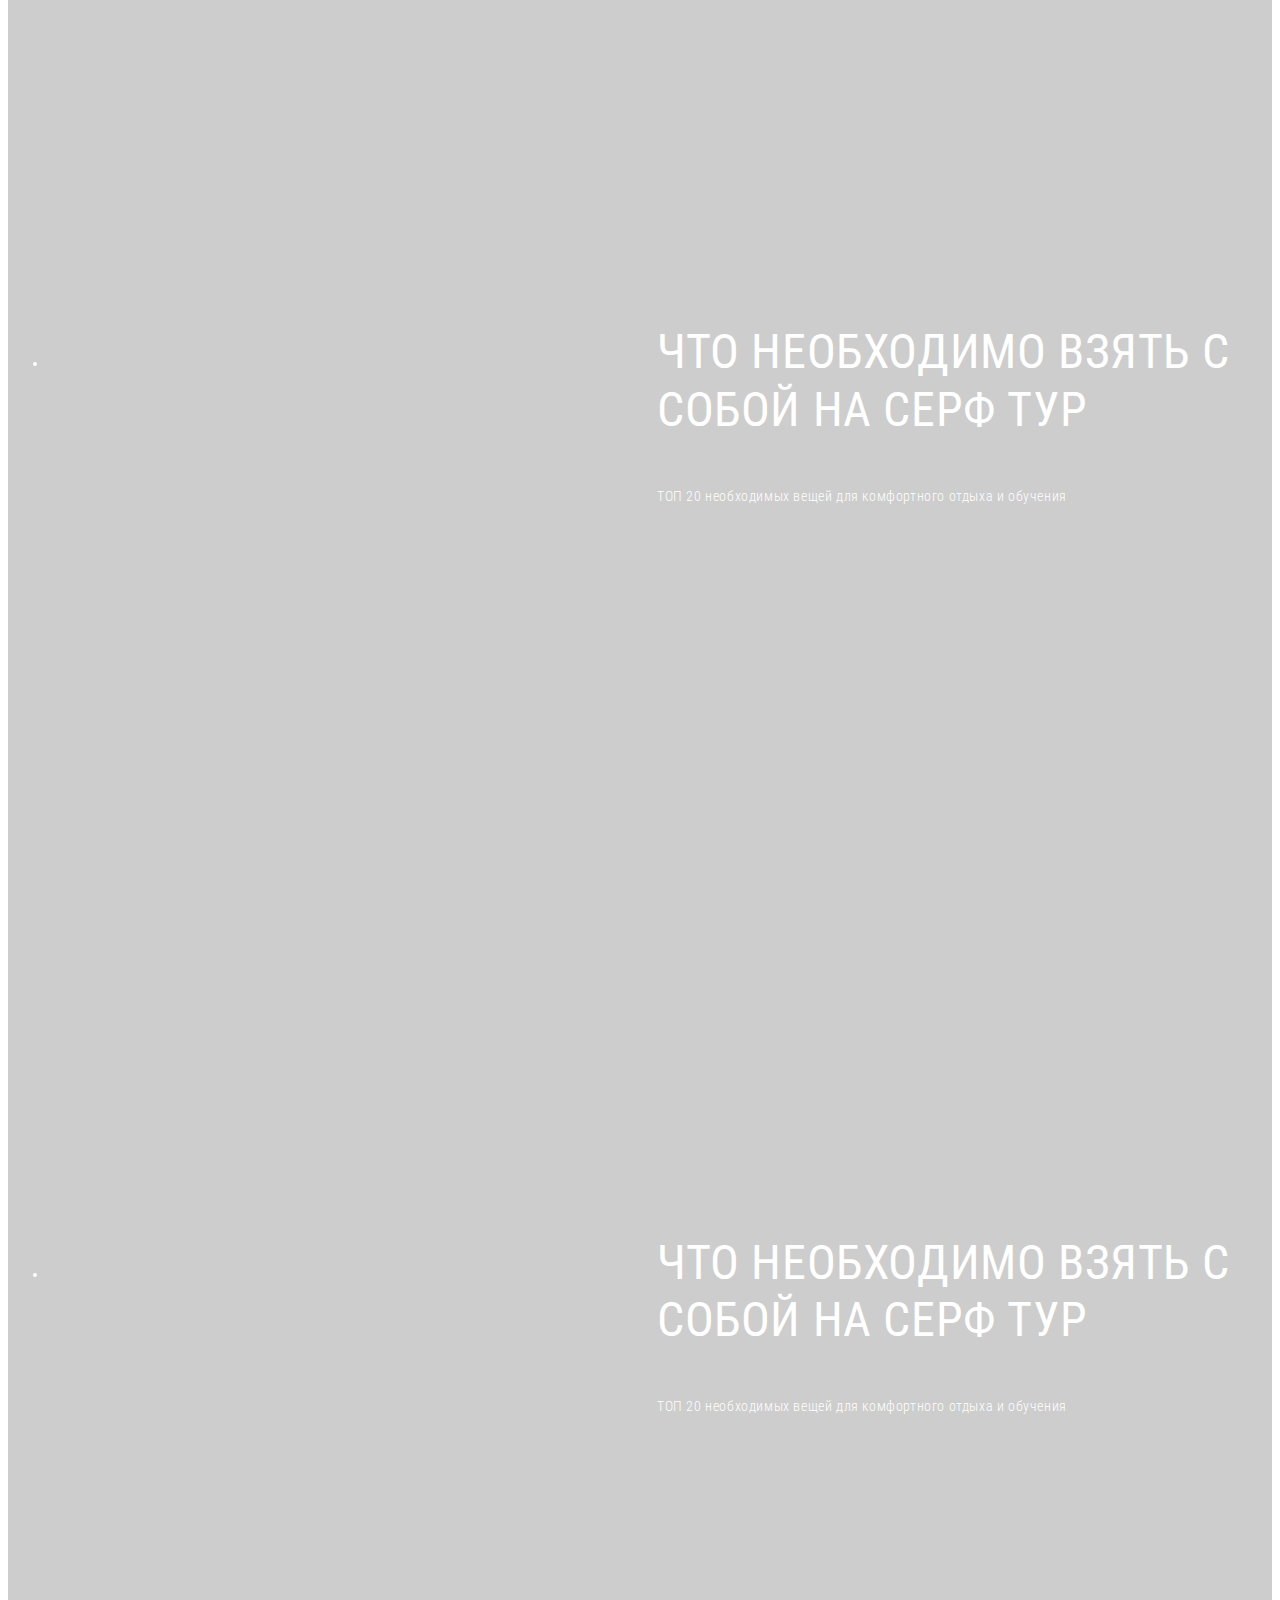
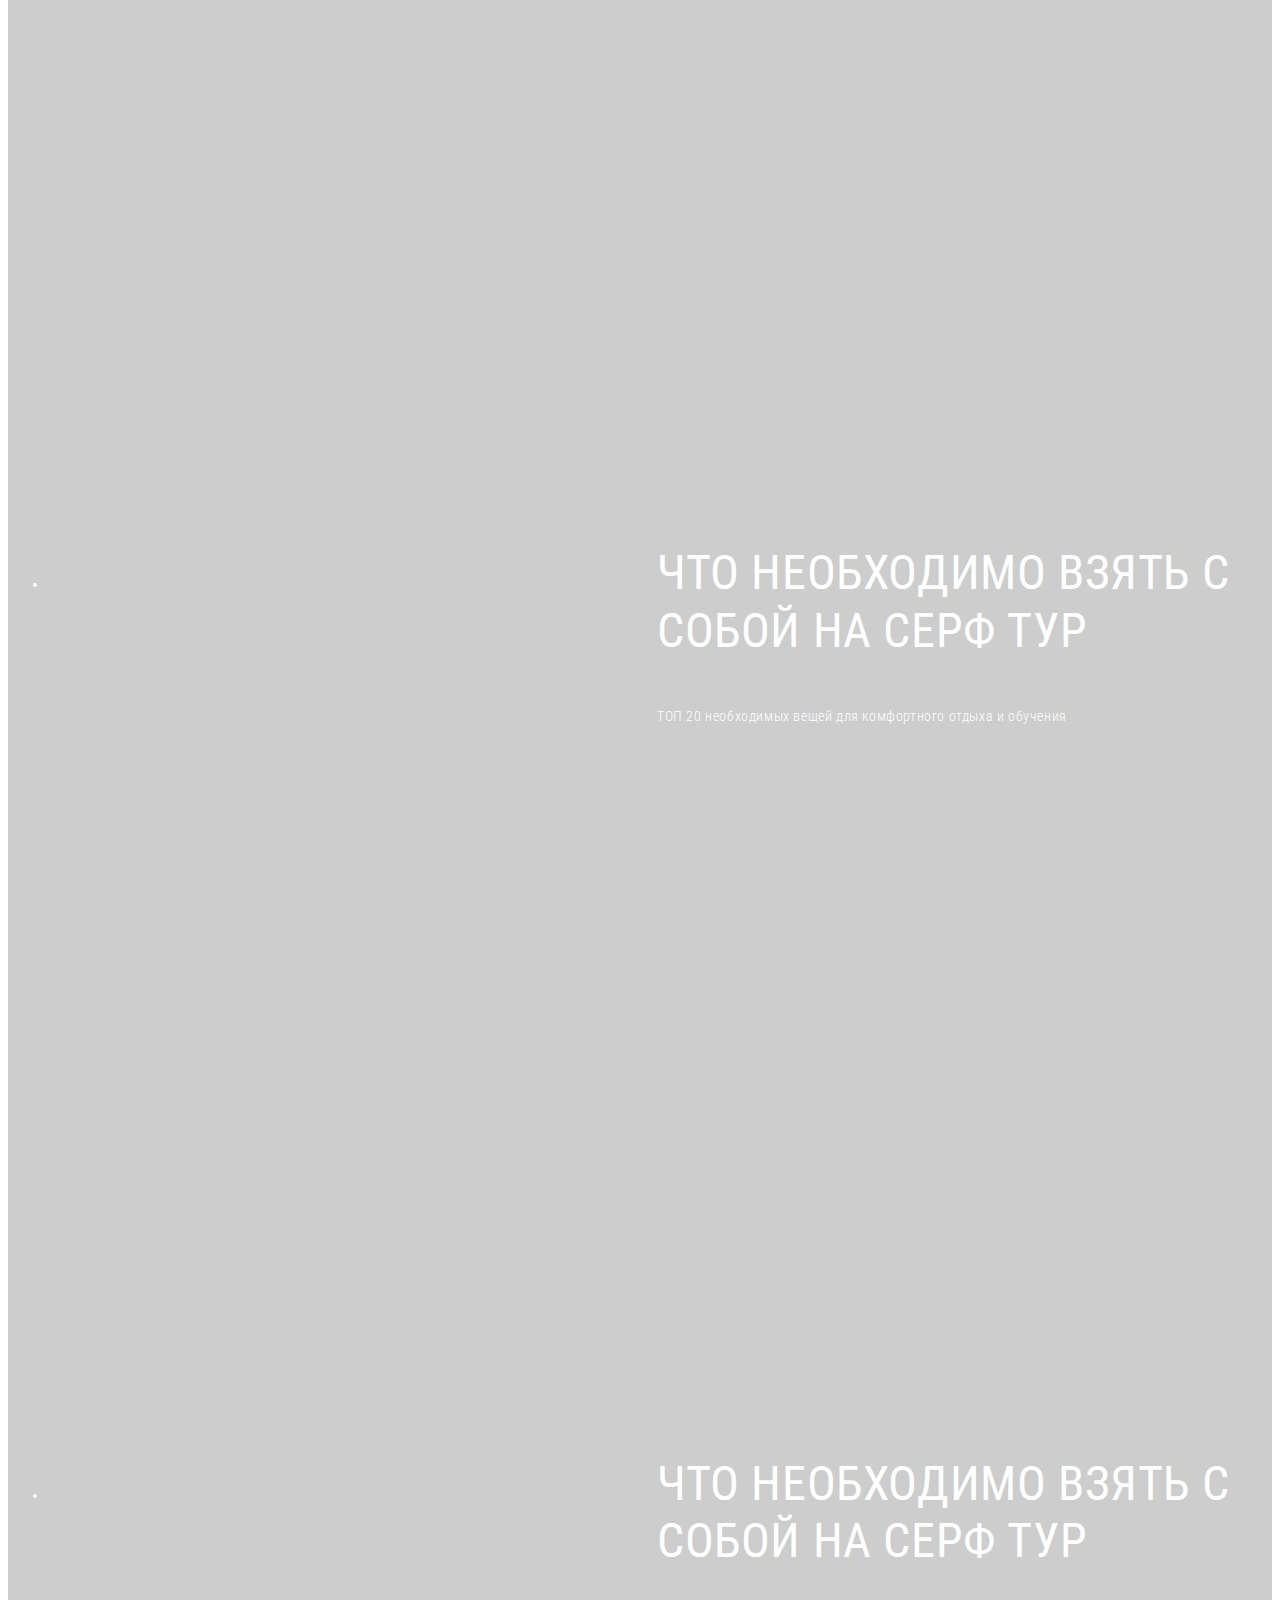
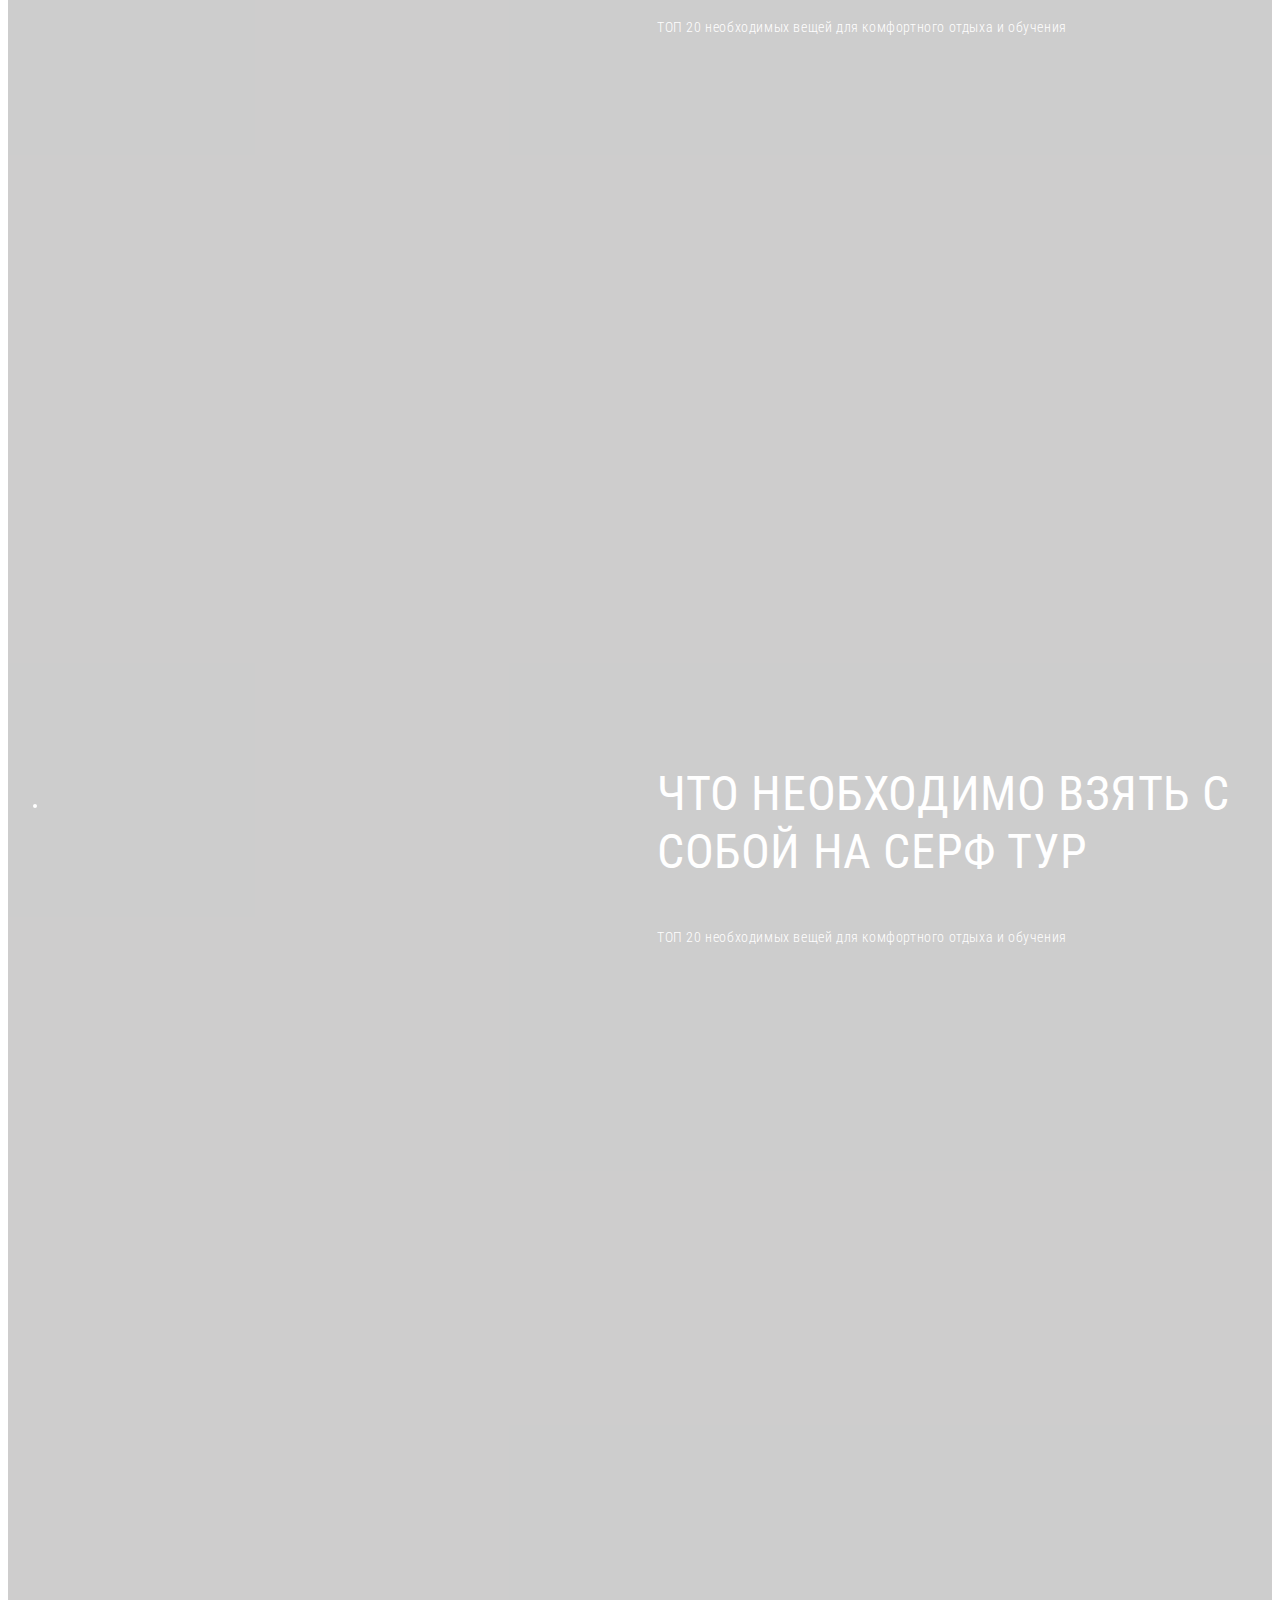
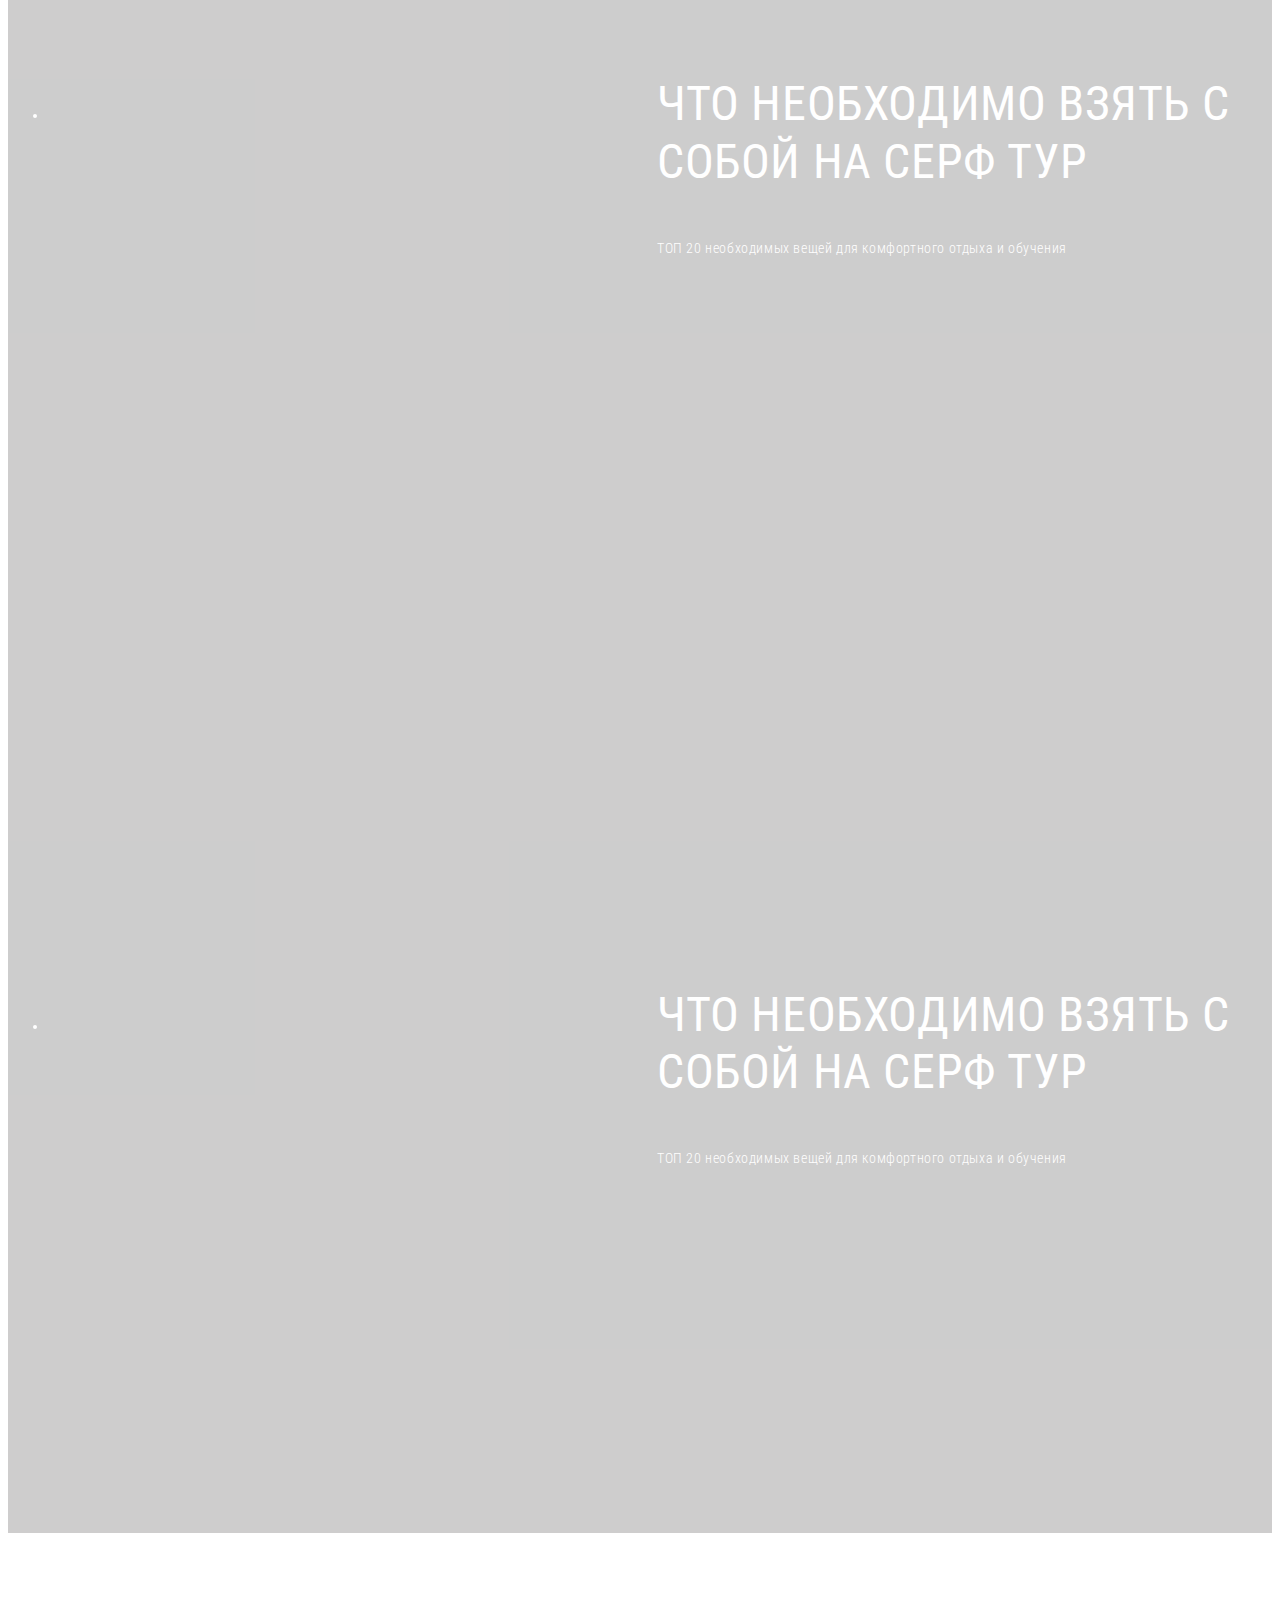
==== commit 2b7acc7b: "[Wawe] аддаптив слайдера и раздела "Наша команда"" ====
--- a/wawe/index.html
+++ b/wawe/index.html
@@ -307,7 +307,7 @@
       </ul>
     </div>
   </section>
-<!--
+
   <section class="blog">
     <h2 class="title blog__title">Блог</h2>
 
@@ -472,7 +472,7 @@
       </ul>
     </div>
   </section>
-
+<!--
   <section class="tarrifs">
     <div class="container">
       <h2 class="title tarrifs__title">Пакеты услуг</h2>
--- a/wawe/css/style.css
+++ b/wawe/css/style.css
@@ -962,15 +962,22 @@
   .about,
   .benefits,
   .reach-top,
-  .gallery {
+  .gallery,
+  .blog,
+  .team {
     padding: 50px 0;
   }
 
   .about__title,
   .benefits__title,
   .reach-top__title,
-  .gallery__title {
+  .gallery__title,
+  .blog__title {
     margin-bottom: 60px;
+  }
+
+  .blog {
+    margin-bottom: 0;
   }
 
   .show-more__btn {
@@ -1047,6 +1054,31 @@
   .statistic__text {
     text-align: left;
   }
+
+  .numbers {
+    padding-bottom: 0;
+  }
+
+  .team__images {
+    flex-direction: column;
+    align-items: center;
+  }
+
+  .team__item {
+    margin-bottom: 40px;
+  }
+
+  .team__title {
+    margin-bottom: 50px;
+  }
+
+  .slider__item {
+    background-position-x: center;
+  }
+
+  .slider-serf__heading {
+    font-size: 30px;
+  }
 }
 
 @media (max-width: 991.98px) {
